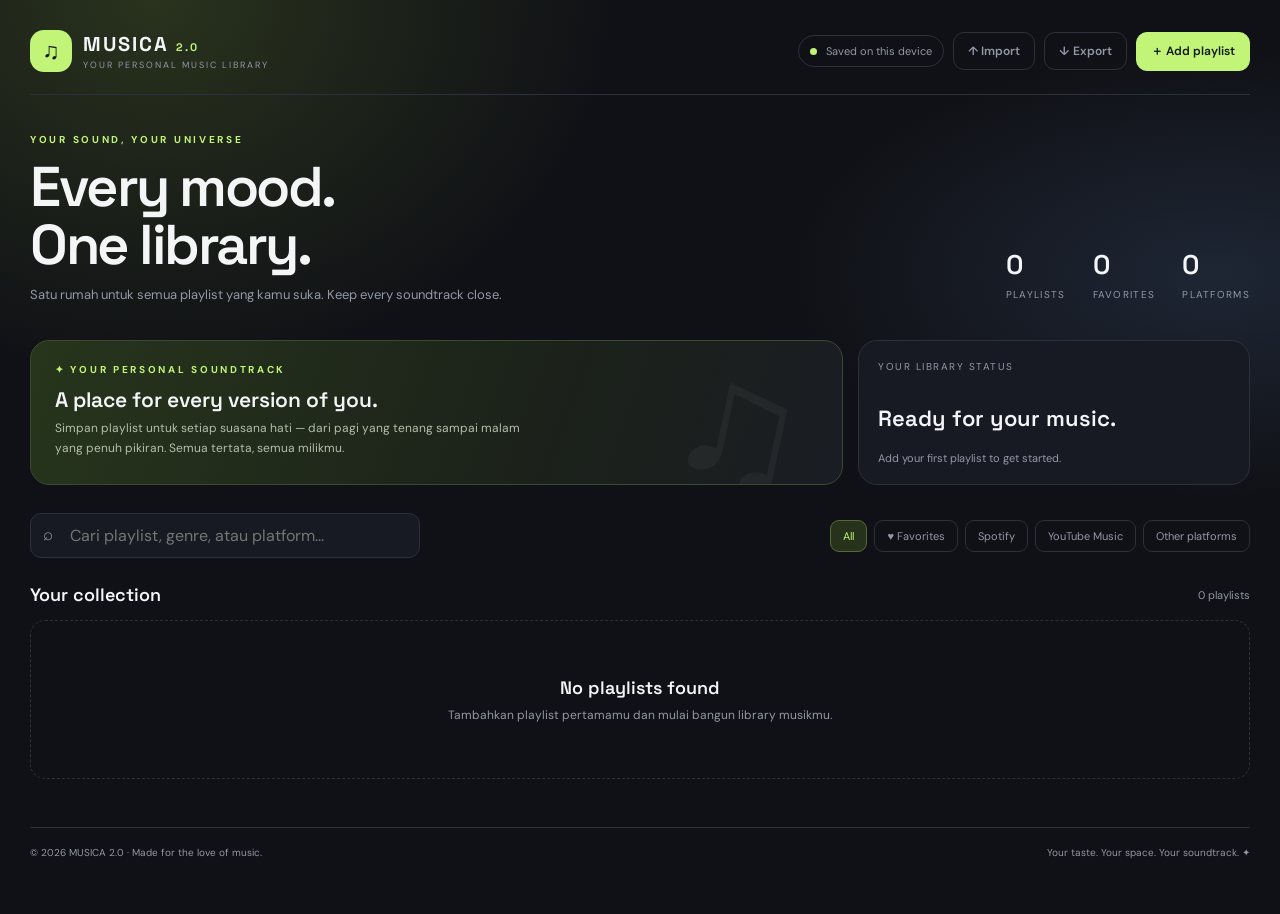
==== index.html @ 40cdc335 "Add files via upload" ====
<!DOCTYPE html>
<html lang="id">
<head>
<meta charset="UTF-8"><meta name="viewport" content="width=device-width, initial-scale=1">
<meta name="theme-color" content="#101116"><title>MUSICA 2.0 — Your Personal Music Library</title>
<link rel="preconnect" href="https://fonts.googleapis.com"><link rel="preconnect" href="https://fonts.gstatic.com" crossorigin>
<link href="https://fonts.googleapis.com/css2?family=DM+Sans:wght@400;500;600;700&family=Space+Grotesk:wght@400;500;600;700&display=swap" rel="stylesheet">
<style>
:root{--bg:#101116;--panel:#171a22;--panel2:#20242e;--line:#2b303c;--text:#f4f5f7;--muted:#9298a8;--accent:#c1f477;--accent2:#9bd34e;--pink:#f18da9;--shadow:0 22px 65px #0008}
*{box-sizing:border-box}body{margin:0;background:radial-gradient(ellipse at 12% 0%,#29331d 0,transparent 29%),radial-gradient(ellipse at 95% 30%,#1e2634 0,transparent 25%),var(--bg);color:var(--text);font-family:'DM Sans',sans-serif;min-height:100vh}button,input,select,textarea{font:inherit}button{cursor:pointer}
.app{max-width:1360px;margin:auto;padding:25px 30px 55px}.topbar{display:flex;align-items:center;justify-content:space-between;border-bottom:1px solid var(--line);padding:5px 0 22px;gap:20px}.brand{display:flex;align-items:center;gap:11px}.logo{width:42px;height:42px;border-radius:14px;background:var(--accent);color:#11160b;display:grid;place-items:center;font-size:23px;font-weight:700}.brand strong{font:700 20px 'Space Grotesk';letter-spacing:2px}.brand small{display:block;color:var(--muted);font-size:9px;letter-spacing:2px;margin-top:2px}.top-actions{display:flex;gap:9px;align-items:center}.sync-pill{color:var(--muted);font-size:11px;border:1px solid var(--line);border-radius:30px;padding:8px 11px}.sync-pill i{display:inline-block;width:7px;height:7px;background:var(--accent);border-radius:50%;margin-right:6px}
.btn{border:1px solid var(--line);background:var(--panel2);color:var(--text);border-radius:11px;padding:10px 14px;font-weight:600;font-size:12px;transition:.2s}.btn:hover{border-color:#66734f;transform:translateY(-1px)}.btn.primary{background:var(--accent);color:#14190e;border-color:var(--accent)}.btn.ghost{background:transparent;color:var(--muted)}.btn.danger{color:var(--pink)}
.hero{display:flex;justify-content:space-between;align-items:end;gap:24px;padding:38px 0 27px}.eyebrow{color:var(--accent);font-size:10px;letter-spacing:2.7px;text-transform:uppercase;font-weight:700}.hero h1{font:600 clamp(34px,5vw,56px)/1.04 'Space Grotesk';letter-spacing:-2.5px;margin:12px 0}.hero p{color:var(--muted);font-size:13px;margin:0}.hero-stats{display:flex;gap:27px}.stat strong{display:block;font:600 27px 'Space Grotesk'}.stat span{font-size:10px;color:var(--muted);letter-spacing:1.3px;text-transform:uppercase}
.featured{display:grid;grid-template-columns:1.35fr .65fr;gap:15px;margin:10px 0 28px}.welcome-card{border:1px solid #3b4930;border-radius:19px;padding:22px 24px;background:linear-gradient(110deg,#27351c,#1b211a 65%,#1a1d24);position:relative;overflow:hidden;min-height:145px}.welcome-card:after{content:"♫";position:absolute;right:35px;top:-30px;font:180px 'Space Grotesk';color:#ffffff0b;transform:rotate(12deg)}.welcome-card h2{font:600 21px 'Space Grotesk';margin:10px 0 6px}.welcome-card p{font-size:12px;color:#b5bea9;margin:0;max-width:470px;line-height:1.6}.mini-card{border:1px solid var(--line);background:var(--panel);border-radius:19px;padding:19px;display:flex;flex-direction:column;justify-content:space-between}.mini-label{font-size:10px;color:var(--muted);letter-spacing:1.5px;text-transform:uppercase}.mini-card strong{font:600 22px 'Space Grotesk';margin-top:12px}.mini-card small{color:var(--muted);font-size:11px}
.toolbar{display:flex;justify-content:space-between;align-items:center;gap:12px;flex-wrap:wrap;margin:17px 0}.searchbox{position:relative;flex:1;max-width:390px;min-width:210px}.searchbox span{position:absolute;left:13px;top:10px;color:var(--muted);font-size:17px}.searchbox input{width:100%;padding:11px 13px 11px 39px;background:var(--panel);border:1px solid var(--line);border-radius:11px;color:var(--text);outline:none}.searchbox input:focus,.field input:focus,.field select:focus{border-color:var(--accent2)}.filters{display:flex;gap:7px;overflow:auto}.filter{white-space:nowrap;background:transparent;border:1px solid var(--line);border-radius:9px;padding:8px 12px;color:var(--muted);font-size:11px}.filter.active,.filter:hover{background:#26321c;border-color:#526a35;color:var(--accent)}
.section-head{display:flex;justify-content:space-between;align-items:center;margin:25px 0 14px}.section-head h2{font:600 18px 'Space Grotesk';margin:0}.section-head span{font-size:11px;color:var(--muted)}
.grid{display:grid;grid-template-columns:repeat(4,minmax(0,1fr));gap:15px}.card{background:var(--panel);border:1px solid var(--line);border-radius:16px;padding:11px;min-width:0;transition:.2s}.card:hover{transform:translateY(-3px);border-color:#59634a;box-shadow:var(--shadow)}.cover{height:166px;border-radius:10px;position:relative;overflow:hidden;display:grid;place-items:center;background:linear-gradient(135deg,#44552f,#202b25)}.cover img{width:100%;height:100%;object-fit:cover}.cover-letter{font:600 38px 'Space Grotesk';color:#ffffffa8;letter-spacing:-2px}.platform{position:absolute;top:9px;left:9px;background:#101116d9;border:1px solid #ffffff24;border-radius:7px;padding:5px 8px;font-size:9px}.heart{position:absolute;right:8px;top:8px;width:29px;height:29px;border:1px solid #ffffff2c;background:#101116bb;color:white;border-radius:50%;font-size:15px}.heart.on{color:var(--pink)}.card-info{padding:12px 2px 2px}.card-title{font:600 15px 'Space Grotesk';white-space:nowrap;overflow:hidden;text-overflow:ellipsis}.card-note{font-size:10px;color:var(--muted);margin-top:5px;white-space:nowrap;overflow:hidden;text-overflow:ellipsis}.card-bottom{display:flex;align-items:center;justify-content:space-between;margin-top:13px;gap:6px}.genre{font-size:9px;background:#27321e;color:var(--accent);padding:6px 8px;border-radius:7px;white-space:nowrap}.card-actions{display:flex;align-items:center;gap:5px}.tiny{width:27px;height:27px;border:1px solid var(--line);background:var(--panel2);color:var(--muted);border-radius:7px}.tiny:hover{color:white}.play{border:0;background:var(--accent);color:#151a0f;border-radius:8px;padding:7px 9px;font-size:10px;font-weight:700}.empty{grid-column:1/-1;border:1px dashed var(--line);border-radius:15px;text-align:center;padding:55px 15px;color:var(--muted);font-size:12px}.empty strong{display:block;color:var(--text);font:600 18px 'Space Grotesk';margin-bottom:8px}
.player{display:none;margin-top:28px;border:1px solid var(--line);background:var(--panel);border-radius:18px;padding:17px}.player.show{display:block}.player-head{display:flex;justify-content:space-between;align-items:center;margin-bottom:12px}.player-head strong{font:600 16px 'Space Grotesk'}.player-head span{font-size:10px;color:var(--muted)}.embed-wrap{border-radius:12px;overflow:hidden;background:#0c0d10;min-height:80px}.embed-wrap iframe{display:block;width:100%;border:0;min-height:166px}.player-hint{color:var(--muted);font-size:10px;line-height:1.5;margin:10px 2px 0}
footer{border-top:1px solid var(--line);margin-top:48px;padding-top:18px;display:flex;justify-content:space-between;gap:10px;color:var(--muted);font-size:10px}
.backdrop{position:fixed;inset:0;background:#000b;display:none;place-items:center;padding:16px;z-index:10}.backdrop.show{display:grid}.modal{width:min(100%,510px);max-height:92vh;overflow:auto;background:#191c25;border:1px solid var(--line);border-radius:19px;padding:22px;box-shadow:var(--shadow)}.modal-head{display:flex;justify-content:space-between;align-items:center;margin-bottom:17px}.modal h3{font:600 21px 'Space Grotesk';margin:0}.close{background:none;border:0;color:var(--muted);font-size:24px}.field{margin:12px 0}.field label{display:block;font-size:9px;letter-spacing:1px;color:var(--muted);margin-bottom:6px}.field input,.field select{width:100%;padding:11px 12px;background:var(--bg);border:1px solid var(--line);border-radius:9px;color:var(--text);outline:none;font-size:12px}.row2{display:grid;grid-template-columns:1fr 1fr;gap:11px}.modal-actions{display:flex;justify-content:flex-end;gap:8px;margin-top:19px}.hint{font-size:10px;color:var(--muted);line-height:1.5;margin-top:6px}
.toast{position:fixed;bottom:20px;left:50%;transform:translate(-50%,20px);opacity:0;pointer-events:none;background:var(--accent);color:#15190f;padding:11px 16px;border-radius:9px;font-size:11px;font-weight:700;transition:.2s;z-index:20}.toast.show{opacity:1;transform:translate(-50%,0)}
@media(max-width:1000px){.grid{grid-template-columns:repeat(3,minmax(0,1fr))}}@media(max-width:700px){.app{padding:18px 15px 40px}.hero{display:block;padding-top:30px}.hero-stats{margin-top:23px}.featured{grid-template-columns:1fr}.mini-card{min-height:100px}.grid{grid-template-columns:repeat(2,minmax(0,1fr));gap:10px}.cover{height:140px}.sync-pill{display:none}.toolbar{align-items:stretch}.searchbox{max-width:none}.filters{padding-bottom:3px}.topbar{padding-bottom:16px}.top-actions .btn{padding:9px 10px}footer{flex-direction:column}}@media(max-width:390px){.cover{height:120px}.card{padding:8px}.card-title{font-size:13px}.card-actions{gap:3px}}
</style>
</head>
<body>
<div class="app">
<header class="topbar">
  <div class="brand"><div class="logo">♫</div><div><strong>MUSICA <span style="color:var(--accent);font-size:11px">2.0</span></strong><small>YOUR PERSONAL MUSIC LIBRARY</small></div></div>
  <div class="top-actions"><span class="sync-pill"><i></i> Saved on this device</span><button class="btn ghost" id="importBtn">↑ Import</button><button class="btn ghost" id="exportBtn">↓ Export</button><button class="btn primary" id="addBtn">＋ Add playlist</button><input id="fileInput" type="file" accept=".json,application/json" hidden></div>
</header>
<section class="hero">
  <div><div class="eyebrow">Your sound, your universe</div><h1>Every mood.<br>One library.</h1><p>Satu rumah untuk semua playlist yang kamu suka. Keep every soundtrack close.</p></div>
  <div class="hero-stats"><div class="stat"><strong id="total">0</strong><span>Playlists</span></div><div class="stat"><strong id="favs">0</strong><span>Favorites</span></div><div class="stat"><strong id="platforms">0</strong><span>Platforms</span></div></div>
</section>
<section class="featured">
  <div class="welcome-card"><div class="eyebrow">✦ YOUR PERSONAL SOUNDTRACK</div><h2>A place for every version of you.</h2><p>Simpan playlist untuk setiap suasana hati — dari pagi yang tenang sampai malam yang penuh pikiran. Semua tertata, semua milikmu.</p></div>
  <div class="mini-card"><span class="mini-label">YOUR LIBRARY STATUS</span><strong id="statusText">Ready for your music.</strong><small id="statusSub">Add your first playlist to get started.</small></div>
</section>
<div class="toolbar"><div class="searchbox"><span>⌕</span><input id="search" placeholder="Cari playlist, genre, atau platform..."></div><div class="filters" id="filters"><button class="filter active" data-filter="all">All</button><button class="filter" data-filter="favorite">♥ Favorites</button><button class="filter" data-filter="Spotify">Spotify</button><button class="filter" data-filter="YouTube Music">YouTube Music</button><button class="filter" data-filter="other">Other platforms</button></div></div>
<div class="section-head"><h2 id="sectionTitle">Your collection</h2><span id="countLabel">0 playlists</span></div>
<main class="grid" id="grid"></main>
<section class="player" id="player"><div class="player-head"><div><strong id="playerTitle">Now playing</strong><br><span id="playerPlatform">Embedded player</span></div><button class="btn ghost" id="closePlayer">Close player ×</button></div><div class="embed-wrap" id="embed"></div><p class="player-hint">Player ditampilkan melalui layanan resmi platform. Beberapa playlist mungkin tidak mendukung embed atau meminta kamu membuka aplikasi/platform aslinya.</p></section>
<footer><span>© 2026 MUSICA 2.0 · Made for the love of music.</span><span>Your taste. Your space. Your soundtrack. ✦</span></footer>
</div>

<div class="backdrop" id="backdrop"><form class="modal" id="form">
<div class="modal-head"><h3 id="modalTitle">Add a playlist</h3><button class="close" type="button" id="close">×</button></div>
<input id="itemId" type="hidden">
<div class="field"><label>PLAYLIST NAME *</label><input id="name" required maxlength="70" placeholder="e.g. Songs for slow nights"></div>
<div class="row2"><div class="field"><label>PLATFORM *</label><select id="platform"><option>Spotify</option><option>YouTube Music</option><option>YouTube</option><option>Apple Music</option><option>SoundCloud</option><option>Deezer</option><option>Other</option></select></div><div class="field"><label>GENRE / MOOD</label><input id="genre" maxlength="30" placeholder="Indie, chill, focus..."></div></div>
<div class="field"><label>PLAYLIST URL *</label><input id="url" type="url" required placeholder="https://..."><div class="hint">Paste link playlist dari platform pilihanmu. MUSICA akan mencoba menampilkan embedded player jika didukung.</div></div>
<div class="field"><label>COVER IMAGE URL (OPTIONAL)</label><input id="cover" type="url" placeholder="https://..."></div>
<div class="field"><label>PERSONAL NOTE (OPTIONAL)</label><input id="note" maxlength="100" placeholder="A little soundtrack for rainy days..."></div>
<div class="modal-actions"><button class="btn ghost" type="button" id="cancel">Cancel</button><button class="btn primary" type="submit">Save playlist</button></div>
</form></div>
<div class="toast" id="toast"></div>
<script>
const KEY='musica-v2-library';
let items=read(), filter='all';
const $=id=>document.getElementById(id);
function read(){try{return JSON.parse(localStorage.getItem(KEY)||'[]')}catch{return []}}
function persist(){localStorage.setItem(KEY,JSON.stringify(items));stats()}
function esc(s=''){return String(s).replace(/[&<>"']/g,c=>({'&':'&amp;','<':'&lt;','>':'&gt;','"':'&quot;',"'":'&#39;'}[c]))}
function initials(s){return esc(s.split(/\s+/).slice(0,2).map(x=>x[0]||'').join('').toUpperCase())}
function stats(){$('total').textContent=items.length;$('favs').textContent=items.filter(x=>x.favorite).length;$('platforms').textContent=new Set(items.map(x=>x.platform)).size;$('statusText').textContent=items.length?`${items.length} playlists collected`:'Ready for your music.';$('statusSub').textContent=items.length?'Your music universe is growing.':'Add your first playlist to get started.'}
function render(){
 const q=$('search').value.toLowerCase().trim();
 const list=items.filter(p=>{
  const matches=[p.name,p.genre,p.platform,p.note].join(' ').toLowerCase().includes(q);
  const platformMatch=filter==='all'||(filter==='favorite'?p.favorite:filter==='other'? !['Spotify','YouTube Music'].includes(p.platform):p.platform===filter);
  return matches&&platformMatch;
 });
 $('sectionTitle').textContent=filter==='favorite'?'Your favorites':filter==='all'?'Your collection':filter==='other'?'Other platforms':filter;
 $('countLabel').textContent=`${list.length} ${list.length===1?'playlist':'playlists'}`;
 $('grid').innerHTML=list.length?list.map(p=>`<article class="card">
 <div class="cover">${p.cover?`<img src="${esc(p.cover)}" alt="" onerror="this.remove()">`:`<div class="cover-letter">${initials(p.name)}</div>`}<span class="platform">${esc(p.platform)}</span><button class="heart ${p.favorite?'on':''}" data-action="fav" data-id="${p.id}">${p.favorite?'♥':'♡'}</button></div>
 <div class="card-info"><div class="card-title" title="${esc(p.name)}">${esc(p.name)}</div><div class="card-note">${esc(p.note||p.genre||'Your personal soundtrack')}</div>
 <div class="card-bottom"><span class="genre">${esc(p.genre||'Unsorted')}</span><div class="card-actions"><button class="tiny" title="Edit" data-action="edit" data-id="${p.id}">✎</button><button class="tiny" title="Delete" data-action="delete" data-id="${p.id}">⌫</button><button class="play" data-action="play" data-id="${p.id}">PLAY ▶</button></div></div></div></article>`).join(''):`<div class="empty"><strong>No playlists found</strong>${q?'Coba kata kunci lain.':'Tambahkan playlist pertamamu dan mulai bangun library musikmu.'}</div>`;
 stats();
}
function modal(p=null){$('form').reset();$('itemId').value=p?.id||'';$('modalTitle').textContent=p?'Edit playlist':'Add a playlist';if(p){$('name').value=p.name;$('platform').value=p.platform;$('genre').value=p.genre||'';$('url').value=p.url;$('cover').value=p.cover||'';$('note').value=p.note||''}$('backdrop').classList.add('show');$('name').focus()}
function closeModal(){$('backdrop').classList.remove('show')}
function toast(s){$('toast').textContent=s;$('toast').classList.add('show');setTimeout(()=>$('toast').classList.remove('show'),2200)}
function validUrl(raw){try{const u=new URL(raw);return ['http:','https:'].includes(u.protocol)?u:null}catch{return null}}
function embedFor(p){
 const u=validUrl(p.url);if(!u)return null;const host=u.hostname.replace(/^www\./,'');
 if(host==='open.spotify.com'||host==='play.spotify.com'){const path=u.pathname.replace(/^\/embed/,'');return `https://open.spotify.com/embed${path}${u.search}`}
 if(host==='music.youtube.com'||host==='youtube.com'||host==='m.youtube.com'||host==='youtu.be'){
   const list=u.searchParams.get('list');const video=u.searchParams.get('v')||(host==='youtu.be'?u.pathname.slice(1):'');
   if(list)return `https://www.youtube.com/embed/videoseries?list=${encodeURIComponent(list)}`;
   if(video)return `https://www.youtube.com/embed/${encodeURIComponent(video)}`;
 }
 if(host==='music.apple.com'){return `https://embed.music.apple.com${u.pathname}${u.search}`}
 if(host==='soundcloud.com'||host==='m.soundcloud.com')return `https://w.soundcloud.com/player/?url=${encodeURIComponent(u.href)}&color=%23c1f477&auto_play=false&hide_related=true&show_comments=false&show_user=true&show_reposts=false&visual=true`;
 return null;
}
function play(p){
 const src=embedFor(p);$('playerTitle').textContent=p.name;$('playerPlatform').textContent=p.platform;
 $('embed').innerHTML=src?`<iframe src="${esc(src)}" allow="autoplay; clipboard-write; encrypted-media; fullscreen; picture-in-picture" loading="lazy" referrerpolicy="strict-origin-when-cross-origin" title="${esc(p.name)}"></iframe>`:`<div style="padding:28px;text-align:center;color:#aab0bd;font-size:12px">Embedded player belum tersedia untuk link ini.<br><a href="${esc(p.url)}" target="_blank" rel="noopener" style="display:inline-block;margin-top:12px;color:#c1f477">Open on ${esc(p.platform)} ↗</a></div>`;
 $('player').classList.add('show');$('player').scrollIntoView({behavior:'smooth',block:'nearest'});
}
$('addBtn').onclick=()=>modal();$('close').onclick=closeModal;$('cancel').onclick=closeModal;$('backdrop').onclick=e=>{if(e.target===$('backdrop'))closeModal()};
$('search').addEventListener('input',render);$('filters').onclick=e=>{const b=e.target.closest('[data-filter]');if(!b)return;filter=b.dataset.filter;document.querySelectorAll('.filter').forEach(x=>x.classList.toggle('active',x===b));render()};
$('grid').onclick=e=>{const b=e.target.closest('[data-action]');if(!b)return;const p=items.find(x=>x.id===b.dataset.id);if(!p)return;
 if(b.dataset.action==='fav'){p.favorite=!p.favorite;persist();render()}
 if(b.dataset.action==='edit')modal(p);
 if(b.dataset.action==='delete'&&confirm(`Hapus "${p.name}" dari library?`)){items=items.filter(x=>x.id!==p.id);persist();render();toast('Playlist deleted')}
 if(b.dataset.action==='play')play(p);
};
$('form').onsubmit=e=>{e.preventDefault();const url=$('url').value.trim();if(!validUrl(url)){toast('Masukkan URL playlist yang valid.');return}
 const id=$('itemId').value;const old=items.find(x=>x.id===id);const p={id:id||'m'+Date.now(),name:$('name').value.trim(),platform:$('platform').value,genre:$('genre').value.trim(),url,cover:$('cover').value.trim(),note:$('note').value.trim(),favorite:old?.favorite||false};
 if(id)items=items.map(x=>x.id===id?p:x);else items.unshift(p);persist();render();closeModal();toast(id?'Playlist updated!':'Playlist added!')};
$('closePlayer').onclick=()=>{$('embed').innerHTML='';$('player').classList.remove('show')};
$('exportBtn').onclick=()=>{const blob=new Blob([JSON.stringify({app:'MUSICA',version:2,exportedAt:new Date().toISOString(),playlists:items},null,2)],{type:'application/json'});const a=document.createElement('a');a.href=URL.createObjectURL(blob);a.download='musica-backup.json';a.click();URL.revokeObjectURL(a.href);toast('Backup exported!')};
$('importBtn').onclick=()=>$('fileInput').click();
$('fileInput').onchange=async e=>{const file=e.target.files[0];if(!file)return;try{const data=JSON.parse(await file.text());const incoming=Array.isArray(data)?data:data.playlists;if(!Array.isArray(incoming))throw Error('invalid');if(!confirm(`Import ${incoming.length} playlist? Data library saat ini akan diganti.`))return;items=incoming.filter(p=>p&&p.name&&p.url&&validUrl(p.url)).map(p=>({id:String(p.id||'m'+Math.random().toString(36).slice(2)),name:String(p.name),platform:String(p.platform||'Other'),genre:String(p.genre||''),url:String(p.url),cover:String(p.cover||''),note:String(p.note||''),favorite:Boolean(p.favorite)}));persist();render();toast('Backup imported!')}catch{toast('File backup tidak valid.')}e.target.value=''};
render();
</script>
</body></html>
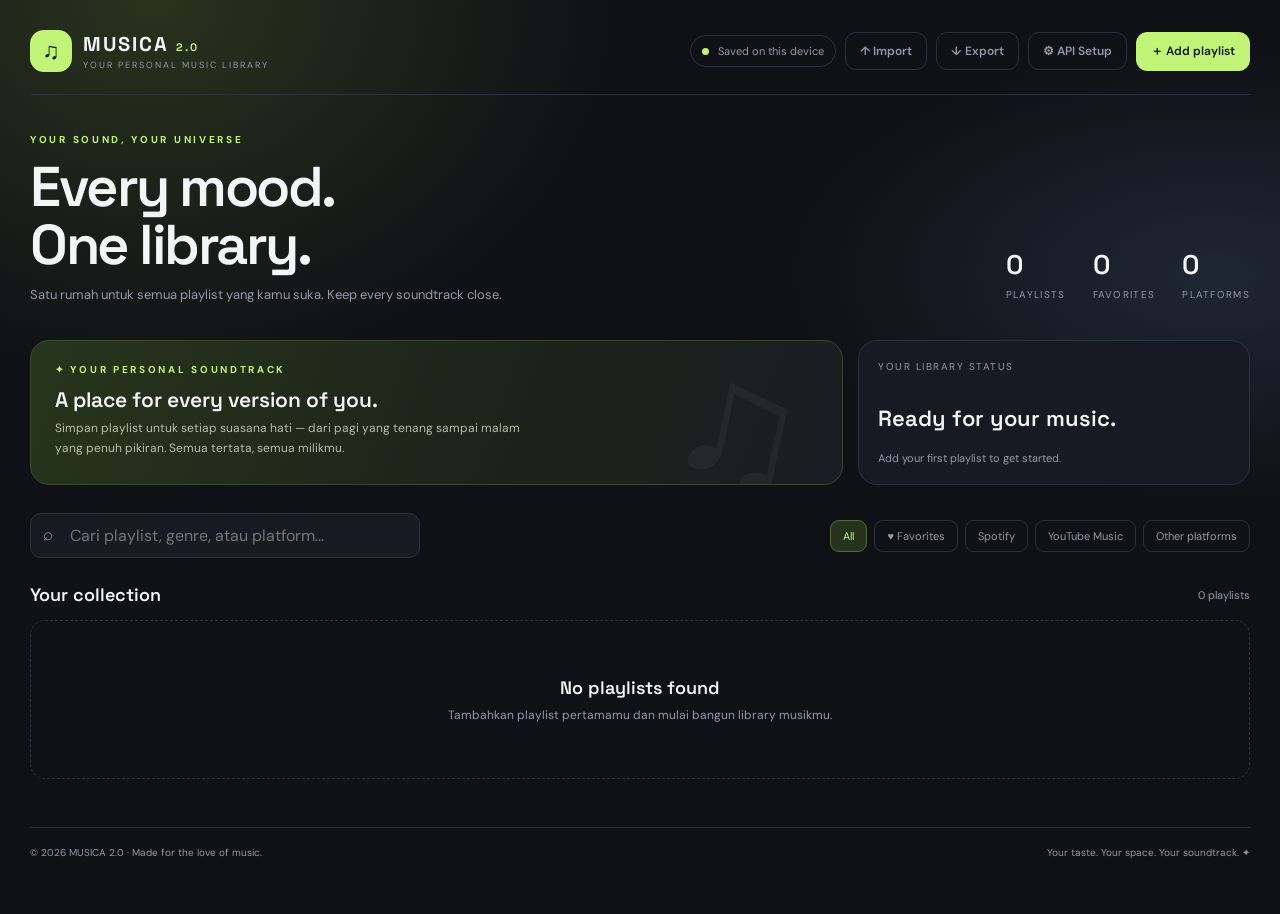
==== commit 1a48d04c: "Add files via upload" ====
--- a/index.html
+++ b/index.html
@@ -14,10 +14,10 @@
 .featured{display:grid;grid-template-columns:1.35fr .65fr;gap:15px;margin:10px 0 28px}.welcome-card{border:1px solid #3b4930;border-radius:19px;padding:22px 24px;background:linear-gradient(110deg,#27351c,#1b211a 65%,#1a1d24);position:relative;overflow:hidden;min-height:145px}.welcome-card:after{content:"♫";position:absolute;right:35px;top:-30px;font:180px 'Space Grotesk';color:#ffffff0b;transform:rotate(12deg)}.welcome-card h2{font:600 21px 'Space Grotesk';margin:10px 0 6px}.welcome-card p{font-size:12px;color:#b5bea9;margin:0;max-width:470px;line-height:1.6}.mini-card{border:1px solid var(--line);background:var(--panel);border-radius:19px;padding:19px;display:flex;flex-direction:column;justify-content:space-between}.mini-label{font-size:10px;color:var(--muted);letter-spacing:1.5px;text-transform:uppercase}.mini-card strong{font:600 22px 'Space Grotesk';margin-top:12px}.mini-card small{color:var(--muted);font-size:11px}
 .toolbar{display:flex;justify-content:space-between;align-items:center;gap:12px;flex-wrap:wrap;margin:17px 0}.searchbox{position:relative;flex:1;max-width:390px;min-width:210px}.searchbox span{position:absolute;left:13px;top:10px;color:var(--muted);font-size:17px}.searchbox input{width:100%;padding:11px 13px 11px 39px;background:var(--panel);border:1px solid var(--line);border-radius:11px;color:var(--text);outline:none}.searchbox input:focus,.field input:focus,.field select:focus{border-color:var(--accent2)}.filters{display:flex;gap:7px;overflow:auto}.filter{white-space:nowrap;background:transparent;border:1px solid var(--line);border-radius:9px;padding:8px 12px;color:var(--muted);font-size:11px}.filter.active,.filter:hover{background:#26321c;border-color:#526a35;color:var(--accent)}
 .section-head{display:flex;justify-content:space-between;align-items:center;margin:25px 0 14px}.section-head h2{font:600 18px 'Space Grotesk';margin:0}.section-head span{font-size:11px;color:var(--muted)}
-.grid{display:grid;grid-template-columns:repeat(4,minmax(0,1fr));gap:15px}.card{background:var(--panel);border:1px solid var(--line);border-radius:16px;padding:11px;min-width:0;transition:.2s}.card:hover{transform:translateY(-3px);border-color:#59634a;box-shadow:var(--shadow)}.cover{height:166px;border-radius:10px;position:relative;overflow:hidden;display:grid;place-items:center;background:linear-gradient(135deg,#44552f,#202b25)}.cover img{width:100%;height:100%;object-fit:cover}.cover-letter{font:600 38px 'Space Grotesk';color:#ffffffa8;letter-spacing:-2px}.platform{position:absolute;top:9px;left:9px;background:#101116d9;border:1px solid #ffffff24;border-radius:7px;padding:5px 8px;font-size:9px}.heart{position:absolute;right:8px;top:8px;width:29px;height:29px;border:1px solid #ffffff2c;background:#101116bb;color:white;border-radius:50%;font-size:15px}.heart.on{color:var(--pink)}.card-info{padding:12px 2px 2px}.card-title{font:600 15px 'Space Grotesk';white-space:nowrap;overflow:hidden;text-overflow:ellipsis}.card-note{font-size:10px;color:var(--muted);margin-top:5px;white-space:nowrap;overflow:hidden;text-overflow:ellipsis}.card-bottom{display:flex;align-items:center;justify-content:space-between;margin-top:13px;gap:6px}.genre{font-size:9px;background:#27321e;color:var(--accent);padding:6px 8px;border-radius:7px;white-space:nowrap}.card-actions{display:flex;align-items:center;gap:5px}.tiny{width:27px;height:27px;border:1px solid var(--line);background:var(--panel2);color:var(--muted);border-radius:7px}.tiny:hover{color:white}.play{border:0;background:var(--accent);color:#151a0f;border-radius:8px;padding:7px 9px;font-size:10px;font-weight:700}.empty{grid-column:1/-1;border:1px dashed var(--line);border-radius:15px;text-align:center;padding:55px 15px;color:var(--muted);font-size:12px}.empty strong{display:block;color:var(--text);font:600 18px 'Space Grotesk';margin-bottom:8px}
+.grid{display:grid;grid-template-columns:repeat(4,minmax(0,1fr));gap:15px}.card{background:var(--panel);border:1px solid var(--line);border-radius:16px;padding:11px;min-width:0;transition:.2s}.card:hover{transform:translateY(-3px);border-color:#59634a;box-shadow:var(--shadow)}.cover{height:166px;border-radius:10px;position:relative;overflow:hidden;display:grid;place-items:center;background:linear-gradient(135deg,#44552f,#202b25)}.cover img{width:100%;height:100%;object-fit:cover}.cover-letter{font:600 38px 'Space Grotesk';color:#ffffffa8;letter-spacing:-2px}.platform{position:absolute;top:9px;left:9px;background:#101116d9;border:1px solid #ffffff24;border-radius:7px;padding:5px 8px;font-size:9px}.heart{position:absolute;right:8px;top:8px;width:29px;height:29px;border:1px solid #ffffff2c;background:#101116bb;color:white;border-radius:50%;font-size:15px}.heart.on{color:var(--pink)}.card-info{padding:12px 2px 2px}.card-title{font:600 15px 'Space Grotesk';white-space:nowrap;overflow:hidden;text-overflow:ellipsis}.card-note{font-size:10px;color:var(--muted);margin-top:5px;white-space:nowrap;overflow:hidden;text-overflow:ellipsis}.card-bottom{display:flex;align-items:center;justify-content:space-between;margin-top:13px;gap:6px}.genre{font-size:9px;background:#27321e;color:var(--accent);padding:6px 8px;border-radius:7px;white-space:nowrap}.card-actions{display:flex;align-items:center;gap:5px}.tiny{width:27px;height:27px;border:1px solid var(--line);background:var(--panel2);color:var(--muted);border-radius:7px}.tiny:hover{color:white}.play{border:0;background:var(--accent);color:#151a0f;border-radius:8px;padding:7px 9px;font-size:10px;font-weight:700}.tracks-btn{border:1px solid #46513a;background:#26321e;color:var(--accent);border-radius:8px;padding:7px 9px;font-size:10px;font-weight:700;white-space:nowrap}.track-list{display:grid;gap:8px;margin-top:14px}.track-item{display:flex;align-items:center;gap:11px;padding:10px 12px;border:1px solid var(--line);background:var(--bg);border-radius:10px;font-size:12px}.track-number{color:var(--accent);font:600 11px 'Space Grotesk';min-width:20px}.track-main{min-width:0;flex:1}.track-title{font-weight:600}.track-artist{font-size:10px;color:var(--muted);margin-top:3px}.track-link{color:var(--accent);font-size:10px;text-decoration:none}.track-empty{color:var(--muted);font-size:12px;text-align:center;padding:25px 10px;border:1px dashed var(--line);border-radius:10px}.empty{grid-column:1/-1;border:1px dashed var(--line);border-radius:15px;text-align:center;padding:55px 15px;color:var(--muted);font-size:12px}.empty strong{display:block;color:var(--text);font:600 18px 'Space Grotesk';margin-bottom:8px}
 .player{display:none;margin-top:28px;border:1px solid var(--line);background:var(--panel);border-radius:18px;padding:17px}.player.show{display:block}.player-head{display:flex;justify-content:space-between;align-items:center;margin-bottom:12px}.player-head strong{font:600 16px 'Space Grotesk'}.player-head span{font-size:10px;color:var(--muted)}.embed-wrap{border-radius:12px;overflow:hidden;background:#0c0d10;min-height:80px}.embed-wrap iframe{display:block;width:100%;border:0;min-height:166px}.player-hint{color:var(--muted);font-size:10px;line-height:1.5;margin:10px 2px 0}
 footer{border-top:1px solid var(--line);margin-top:48px;padding-top:18px;display:flex;justify-content:space-between;gap:10px;color:var(--muted);font-size:10px}
-.backdrop{position:fixed;inset:0;background:#000b;display:none;place-items:center;padding:16px;z-index:10}.backdrop.show{display:grid}.modal{width:min(100%,510px);max-height:92vh;overflow:auto;background:#191c25;border:1px solid var(--line);border-radius:19px;padding:22px;box-shadow:var(--shadow)}.modal-head{display:flex;justify-content:space-between;align-items:center;margin-bottom:17px}.modal h3{font:600 21px 'Space Grotesk';margin:0}.close{background:none;border:0;color:var(--muted);font-size:24px}.field{margin:12px 0}.field label{display:block;font-size:9px;letter-spacing:1px;color:var(--muted);margin-bottom:6px}.field input,.field select{width:100%;padding:11px 12px;background:var(--bg);border:1px solid var(--line);border-radius:9px;color:var(--text);outline:none;font-size:12px}.row2{display:grid;grid-template-columns:1fr 1fr;gap:11px}.modal-actions{display:flex;justify-content:flex-end;gap:8px;margin-top:19px}.hint{font-size:10px;color:var(--muted);line-height:1.5;margin-top:6px}
+.backdrop{position:fixed;inset:0;background:#000b;display:none;place-items:center;padding:16px;z-index:10}.backdrop.show{display:grid}.modal{width:min(100%,510px);max-height:92vh;overflow:auto;background:#191c25;border:1px solid var(--line);border-radius:19px;padding:22px;box-shadow:var(--shadow)}.modal-head{display:flex;justify-content:space-between;align-items:center;margin-bottom:17px}.modal h3{font:600 21px 'Space Grotesk';margin:0}.close{background:none;border:0;color:var(--muted);font-size:24px}.field{margin:12px 0}.field label{display:block;font-size:9px;letter-spacing:1px;color:var(--muted);margin-bottom:6px}.field input,.field select,.field textarea{width:100%;padding:11px 12px;background:var(--bg);border:1px solid var(--line);border-radius:9px;color:var(--text);outline:none;font-size:12px}.field textarea{min-height:110px;resize:vertical;font-family:inherit;line-height:1.6}.row2{display:grid;grid-template-columns:1fr 1fr;gap:11px}.modal-actions{display:flex;justify-content:flex-end;gap:8px;margin-top:19px}.hint{font-size:10px;color:var(--muted);line-height:1.5;margin-top:6px}
 .toast{position:fixed;bottom:20px;left:50%;transform:translate(-50%,20px);opacity:0;pointer-events:none;background:var(--accent);color:#15190f;padding:11px 16px;border-radius:9px;font-size:11px;font-weight:700;transition:.2s;z-index:20}.toast.show{opacity:1;transform:translate(-50%,0)}
 @media(max-width:1000px){.grid{grid-template-columns:repeat(3,minmax(0,1fr))}}@media(max-width:700px){.app{padding:18px 15px 40px}.hero{display:block;padding-top:30px}.hero-stats{margin-top:23px}.featured{grid-template-columns:1fr}.mini-card{min-height:100px}.grid{grid-template-columns:repeat(2,minmax(0,1fr));gap:10px}.cover{height:140px}.sync-pill{display:none}.toolbar{align-items:stretch}.searchbox{max-width:none}.filters{padding-bottom:3px}.topbar{padding-bottom:16px}.top-actions .btn{padding:9px 10px}footer{flex-direction:column}}@media(max-width:390px){.cover{height:120px}.card{padding:8px}.card-title{font-size:13px}.card-actions{gap:3px}}
 </style>
@@ -26,7 +26,7 @@
 <div class="app">
 <header class="topbar">
   <div class="brand"><div class="logo">♫</div><div><strong>MUSICA <span style="color:var(--accent);font-size:11px">2.0</span></strong><small>YOUR PERSONAL MUSIC LIBRARY</small></div></div>
-  <div class="top-actions"><span class="sync-pill"><i></i> Saved on this device</span><button class="btn ghost" id="importBtn">↑ Import</button><button class="btn ghost" id="exportBtn">↓ Export</button><button class="btn primary" id="addBtn">＋ Add playlist</button><input id="fileInput" type="file" accept=".json,application/json" hidden></div>
+  <div class="top-actions"><span class="sync-pill"><i></i> Saved on this device</span><button class="btn ghost" id="importBtn">↑ Import</button><button class="btn ghost" id="exportBtn">↓ Export</button><button class="btn ghost" id="settingsBtn">⚙ API Setup</button><button class="btn primary" id="addBtn">＋ Add playlist</button><input id="fileInput" type="file" accept=".json,application/json" hidden></div>
 </header>
 <section class="hero">
   <div><div class="eyebrow">Your sound, your universe</div><h1>Every mood.<br>One library.</h1><p>Satu rumah untuk semua playlist yang kamu suka. Keep every soundtrack close.</p></div>
@@ -50,13 +50,32 @@
 <div class="row2"><div class="field"><label>PLATFORM *</label><select id="platform"><option>Spotify</option><option>YouTube Music</option><option>YouTube</option><option>Apple Music</option><option>SoundCloud</option><option>Deezer</option><option>Other</option></select></div><div class="field"><label>GENRE / MOOD</label><input id="genre" maxlength="30" placeholder="Indie, chill, focus..."></div></div>
 <div class="field"><label>PLAYLIST URL *</label><input id="url" type="url" required placeholder="https://..."><div class="hint">Paste link playlist dari platform pilihanmu. MUSICA akan mencoba menampilkan embedded player jika didukung.</div></div>
 <div class="field"><label>COVER IMAGE URL (OPTIONAL)</label><input id="cover" type="url" placeholder="https://..."></div>
-<div class="field"><label>PERSONAL NOTE (OPTIONAL)</label><input id="note" maxlength="100" placeholder="A little soundtrack for rainy days..."></div>
+<div class="field"><label>DAFTAR LAGU (OPSIONAL)</label><textarea id="tracks" placeholder="Masukkan satu judul lagu per baris&#10;Contoh:&#10;Sempurna — Andra and The Backbone&#10;Evaluasi — Hindia"></textarea><div class="hint">Untuk Spotify dan YouTube Music, daftar lagu akan diambil otomatis jika API sudah diatur. Isi manual hanya sebagai alternatif.</div></div>
+ <div class="field"><label>PERSONAL NOTE (OPTIONAL)</label><input id="note" maxlength="100" placeholder="A little soundtrack for rainy days..."></div>
 <div class="modal-actions"><button class="btn ghost" type="button" id="cancel">Cancel</button><button class="btn primary" type="submit">Save playlist</button></div>
 </form></div>
+<div class="backdrop" id="tracksBackdrop"><section class="modal" role="dialog" aria-modal="true" aria-labelledby="tracksTitle">
+ <div class="modal-head"><div><h3 id="tracksTitle">Daftar lagu</h3><div class="hint" id="tracksSubtitle"></div></div><button class="close" type="button" id="closeTracks">×</button></div>
+ <div class="track-list" id="tracksList"></div><p class="hint">Metadata lagu ditampilkan dari API resmi platform. Spotify membatasi akses playlist tertentu hanya untuk pemilik atau kolaborator playlist.</p>
+ <div class="modal-actions"><button class="btn ghost" type="button" id="refreshTracks">↻ Refresh daftar lagu</button><button class="btn ghost" type="button" id="closeTracksBottom">Tutup</button></div>
+ </section></div>
+<div class="backdrop" id="settingsBackdrop"><section class="modal" role="dialog" aria-modal="true" aria-labelledby="settingsTitle">
+ <div class="modal-head"><h3 id="settingsTitle">Pengaturan API</h3><button class="close" type="button" id="closeSettings">×</button></div>
+ <div class="field"><label>SPOTIFY CLIENT ID</label><input id="spotifyClientId" autocomplete="off" placeholder="Masukkan Client ID Spotify"></div>
+ <div class="hint">Buat aplikasi di Spotify Developer Dashboard, aktifkan Authorization Code with PKCE, lalu daftarkan Redirect URI berikut secara persis:</div>
+ <div class="field"><input id="redirectUriDisplay" readonly></div>
+ <div class="field"><label>YOUTUBE DATA API KEY</label><input id="youtubeApiKey" autocomplete="off" placeholder="Masukkan API key Google"></div>
+ <div class="hint">API key YouTube sebaiknya dibatasi berdasarkan HTTP referrer dan YouTube Data API v3. Jangan masukkan Spotify Client Secret di sini.</div>
+ <div class="modal-actions"><button class="btn ghost" type="button" id="connectSpotify">Hubungkan Spotify</button><button class="btn ghost" type="button" id="disconnectSpotify">Putuskan Spotify</button><button class="btn ghost" type="button" id="cancelSettings">Batal</button><button class="btn primary" type="button" id="saveSettings">Simpan pengaturan</button></div>
+ </section></div>
 <div class="toast" id="toast"></div>
 <script>
-const KEY='musica-v2-library';
-let items=read(), filter='all';
+const KEY='musica-v2-library', SETTINGS='musica-v2-api-settings', SPOTIFY_TOKEN='musica-v2-spotify-token';
+let items=read(), filter='all', activeTracksId=null;
+let apiSettings=readSettings();
+function readSettings(){try{return JSON.parse(localStorage.getItem(SETTINGS)||'{}')}catch{return {}}}
+function saveApiSettings(){localStorage.setItem(SETTINGS,JSON.stringify(apiSettings))}
+function redirectUri(){return location.origin==='null'?'':location.origin+location.pathname}
 const $=id=>document.getElementById(id);
 function read(){try{return JSON.parse(localStorage.getItem(KEY)||'[]')}catch{return []}}
 function persist(){localStorage.setItem(KEY,JSON.stringify(items));stats()}
@@ -75,10 +94,10 @@
  $('grid').innerHTML=list.length?list.map(p=>`<article class="card">
  <div class="cover">${p.cover?`<img src="${esc(p.cover)}" alt="" onerror="this.remove()">`:`<div class="cover-letter">${initials(p.name)}</div>`}<span class="platform">${esc(p.platform)}</span><button class="heart ${p.favorite?'on':''}" data-action="fav" data-id="${p.id}">${p.favorite?'♥':'♡'}</button></div>
  <div class="card-info"><div class="card-title" title="${esc(p.name)}">${esc(p.name)}</div><div class="card-note">${esc(p.note||p.genre||'Your personal soundtrack')}</div>
- <div class="card-bottom"><span class="genre">${esc(p.genre||'Unsorted')}</span><div class="card-actions"><button class="tiny" title="Edit" data-action="edit" data-id="${p.id}">✎</button><button class="tiny" title="Delete" data-action="delete" data-id="${p.id}">⌫</button><button class="play" data-action="play" data-id="${p.id}">PLAY ▶</button></div></div></div></article>`).join(''):`<div class="empty"><strong>No playlists found</strong>${q?'Coba kata kunci lain.':'Tambahkan playlist pertamamu dan mulai bangun library musikmu.'}</div>`;
+ <div class="card-bottom"><span class="genre">${esc(p.genre||'Unsorted')}</span><div class="card-actions"><button class="tiny" title="Edit" data-action="edit" data-id="${p.id}">✎</button><button class="tiny" title="Delete" data-action="delete" data-id="${p.id}">⌫</button><button class="tracks-btn" data-action="tracks" data-id="${p.id}">TRACKS ☷</button><button class="play" data-action="play" data-id="${p.id}">PLAY ▶</button></div></div></div></article>`).join(''):`<div class="empty"><strong>No playlists found</strong>${q?'Coba kata kunci lain.':'Tambahkan playlist pertamamu dan mulai bangun library musikmu.'}</div>`;
  stats();
 }
-function modal(p=null){$('form').reset();$('itemId').value=p?.id||'';$('modalTitle').textContent=p?'Edit playlist':'Add a playlist';if(p){$('name').value=p.name;$('platform').value=p.platform;$('genre').value=p.genre||'';$('url').value=p.url;$('cover').value=p.cover||'';$('note').value=p.note||''}$('backdrop').classList.add('show');$('name').focus()}
+function modal(p=null){$('form').reset();$('itemId').value=p?.id||'';$('modalTitle').textContent=p?'Edit playlist':'Add a playlist';if(p){$('name').value=p.name;$('platform').value=p.platform;$('genre').value=p.genre||'';$('url').value=p.url;$('cover').value=p.cover||'';$('note').value=p.note||'';$('tracks').value=Array.isArray(p.tracks)?p.tracks.map(t=>typeof t==='string'?t:[t.title,t.artist].filter(Boolean).join(' — ')).join('\n'):''}$('backdrop').classList.add('show');$('name').focus()}
 function closeModal(){$('backdrop').classList.remove('show')}
 function toast(s){$('toast').textContent=s;$('toast').classList.add('show');setTimeout(()=>$('toast').classList.remove('show'),2200)}
 function validUrl(raw){try{const u=new URL(raw);return ['http:','https:'].includes(u.protocol)?u:null}catch{return null}}
@@ -94,6 +113,43 @@
  if(host==='soundcloud.com'||host==='m.soundcloud.com')return `https://w.soundcloud.com/player/?url=${encodeURIComponent(u.href)}&color=%23c1f477&auto_play=false&hide_related=true&show_comments=false&show_user=true&show_reposts=false&visual=true`;
  return null;
 }
+function normalizeTrack(t){return typeof t==='string'?{title:t,artist:'',url:''}:{title:String(t.title||'Unknown track'),artist:String(t.artist||''),url:String(t.url||'')}}
+function renderTracks(p){
+ const tracks=Array.isArray(p.tracks)?p.tracks.map(normalizeTrack):[];
+ $('tracksSubtitle').textContent=`${tracks.length} ${tracks.length===1?'lagu':'lagu'} · ${p.platform}`;
+ $('tracksList').innerHTML=tracks.length?tracks.map((raw,i)=>{const t=normalizeTrack(raw);return `<div class="track-item"><span class="track-number">${String(i+1).padStart(2,'0')}</span><div class="track-main"><div class="track-title">${esc(t.title)}</div>${t.artist?`<div class="track-artist">${esc(t.artist)}</div>`:''}</div>${t.url?`<a class="track-link" href="${esc(t.url)}" target="_blank" rel="noopener">Open ↗</a>`:''}</div>`}).join(''):'<div class="track-empty">Daftar lagu belum tersedia. Periksa pengaturan API, lalu tekan Refresh daftar lagu.</div>';
+}
+async function showTracks(p){activeTracksId=p.id;$('tracksTitle').textContent=p.name;renderTracks(p);$('tracksBackdrop').classList.add('show');if(!Array.isArray(p.tracks)||!p.tracks.length)await syncPlaylistTracks(p,false)}
+function closeTracks(){$('tracksBackdrop').classList.remove('show')}
+function parseSpotifyPlaylistId(raw){try{const u=new URL(raw);if(!u.hostname.endsWith('spotify.com'))return null;const m=u.pathname.match(/\/playlist\/([A-Za-z0-9]+)/);return m?m[1]:null}catch{return null}}
+function parseYouTubePlaylistId(raw){try{const u=new URL(raw);if(!['youtube.com','www.youtube.com','music.youtube.com','m.youtube.com'].includes(u.hostname)&&!u.hostname.endsWith('.youtube.com'))return null;return u.searchParams.get('list')}catch{return null}}
+function base64url(bytes){return btoa(String.fromCharCode(...new Uint8Array(bytes))).replace(/\+/g,'-').replace(/\//g,'_').replace(/=+$/,'')}
+async function sha256(text){return await crypto.subtle.digest('SHA-256',new TextEncoder().encode(text))}
+function randomString(n=64){const a=new Uint8Array(n);crypto.getRandomValues(a);return Array.from(a,b=>('0'+b.toString(16)).slice(-2)).join('')}
+function readSpotifyToken(){try{return JSON.parse(localStorage.getItem(SPOTIFY_TOKEN)||'null')}catch{return null}}
+function storeSpotifyToken(t){localStorage.setItem(SPOTIFY_TOKEN,JSON.stringify(t))}
+async function spotifyLogin(){
+ if(!apiSettings.spotifyClientId){toast('Isi Spotify Client ID di API Setup.');return}
+ const uri=redirectUri();if(!uri){toast('Buka MUSICA melalui localhost atau HTTPS, bukan file://');return}
+ const verifier=randomString(48),state=randomString(16),challenge=base64url(await sha256(verifier));
+ localStorage.setItem('musica-pkce-verifier',verifier);localStorage.setItem('musica-pkce-state',state);
+ const params=new URLSearchParams({client_id:apiSettings.spotifyClientId,response_type:'code',redirect_uri:uri,code_challenge_method:'S256',code_challenge:challenge,state,scope:'playlist-read-private playlist-read-collaborative'});
+ location.href='https://accounts.spotify.com/authorize?'+params.toString();
+}
+async function spotifyTokenFromCode(){
+ const params=new URLSearchParams(location.search),code=params.get('code');if(!code)return;
+ const state=params.get('state'),expected=localStorage.getItem('musica-pkce-state'),verifier=localStorage.getItem('musica-pkce-verifier');
+ if(!state||state!==expected||!verifier){toast('Autentikasi Spotify gagal: state tidak cocok.');history.replaceState({},'',location.pathname);return}
+ try{const body=new URLSearchParams({client_id:apiSettings.spotifyClientId,grant_type:'authorization_code',code,redirect_uri:redirectUri(),code_verifier:verifier});const r=await fetch('https://accounts.spotify.com/api/token',{method:'POST',headers:{'Content-Type':'application/x-www-form-urlencoded'},body});const d=await r.json();if(!r.ok)throw Error(d.error_description||d.error||'Token gagal');storeSpotifyToken({access_token:d.access_token,refresh_token:d.refresh_token,expires_at:Date.now()+d.expires_in*1000});toast('Spotify berhasil dihubungkan!');
+ }catch(e){toast('Spotify: '+e.message)}finally{localStorage.removeItem('musica-pkce-verifier');localStorage.removeItem('musica-pkce-state');history.replaceState({},'',location.pathname);}
+}
+async function spotifyAccessToken(){let t=readSpotifyToken();if(!t)return null;if(t.expires_at>Date.now()+60000)return t.access_token;if(!t.refresh_token)return null;
+ const body=new URLSearchParams({client_id:apiSettings.spotifyClientId,grant_type:'refresh_token',refresh_token:t.refresh_token});const r=await fetch('https://accounts.spotify.com/api/token',{method:'POST',headers:{'Content-Type':'application/x-www-form-urlencoded'},body});const d=await r.json();if(!r.ok)throw Error(d.error_description||d.error||'Token Spotify kedaluwarsa');t={...t,access_token:d.access_token,expires_at:Date.now()+d.expires_in*1000,refresh_token:d.refresh_token||t.refresh_token};storeSpotifyToken(t);return t.access_token}
+async function fetchSpotifyTracks(p){const id=parseSpotifyPlaylistId(p.url);if(!id)throw Error('Link Spotify bukan playlist yang dikenali.');const token=await spotifyAccessToken();if(!token)throw Error('Hubungkan akun Spotify melalui API Setup terlebih dahulu.');let url=`https://api.spotify.com/v1/playlists/${id}/items?limit=50`;const tracks=[];while(url){const r=await fetch(url,{headers:{Authorization:'Bearer '+token}});const d=await r.json();if(!r.ok)throw Error(d.error?.message||'Gagal membaca playlist Spotify.');for(const row of d.items||[]){const x=row.item||row.track;if(x?.name)tracks.push({title:x.name,artist:(x.artists||[]).map(a=>a.name).join(', '),url:x.external_urls?.spotify||''})}url=d.next}return tracks}
+async function fetchYouTubeTracks(p){const id=parseYouTubePlaylistId(p.url);if(!id)throw Error('URL YouTube Music harus berupa link playlist dengan parameter list=.');if(!apiSettings.youtubeApiKey)throw Error('Masukkan YouTube Data API key melalui API Setup.');let pageToken='',tracks=[];do{const q=new URLSearchParams({part:'snippet',playlistId:id,maxResults:'50',key:apiSettings.youtubeApiKey});if(pageToken)q.set('pageToken',pageToken);const r=await fetch('https://www.googleapis.com/youtube/v3/playlistItems?'+q);const d=await r.json();if(!r.ok)throw Error(d.error?.message||'Gagal membaca playlist YouTube.');for(const row of d.items||[]){const sn=row.snippet||{};if(sn.title&&sn.title!=='Private video'&&sn.title!=='Deleted video')tracks.push({title:sn.title,artist:sn.videoOwnerChannelTitle||sn.channelTitle||'',url:sn.resourceId?.videoId?'https://www.youtube.com/watch?v='+sn.resourceId.videoId:''})}pageToken=d.nextPageToken||''}while(pageToken);return tracks}
+async function syncPlaylistTracks(p,quiet=false){try{let tracks;if(p.platform==='Spotify'||parseSpotifyPlaylistId(p.url))tracks=await fetchSpotifyTracks(p);else if(['YouTube Music','YouTube'].includes(p.platform)||parseYouTubePlaylistId(p.url))tracks=await fetchYouTubeTracks(p);else throw Error('Sinkronisasi otomatis hanya tersedia untuk Spotify dan YouTube Music.');p.tracks=tracks;persist();render();if(activeTracksId===p.id)renderTracks(p);if(!quiet)toast(`${tracks.length} lagu berhasil disinkronkan.`);return true}catch(e){if(!quiet)toast(e.message);if(activeTracksId===p.id)$('tracksList').innerHTML=`<div class="track-empty">${esc(e.message)}</div>`;return false}}
+function openSettings(){ $('spotifyClientId').value=apiSettings.spotifyClientId||'';$('youtubeApiKey').value=apiSettings.youtubeApiKey||'';$('redirectUriDisplay').value=redirectUri()||'Gunakan localhost atau hosting HTTPS';$('settingsBackdrop').classList.add('show') }
+function closeSettings(){ $('settingsBackdrop').classList.remove('show') }
 function play(p){
  const src=embedFor(p);$('playerTitle').textContent=p.name;$('playerPlatform').textContent=p.platform;
  $('embed').innerHTML=src?`<iframe src="${esc(src)}" allow="autoplay; clipboard-write; encrypted-media; fullscreen; picture-in-picture" loading="lazy" referrerpolicy="strict-origin-when-cross-origin" title="${esc(p.name)}"></iframe>`:`<div style="padding:28px;text-align:center;color:#aab0bd;font-size:12px">Embedded player belum tersedia untuk link ini.<br><a href="${esc(p.url)}" target="_blank" rel="noopener" style="display:inline-block;margin-top:12px;color:#c1f477">Open on ${esc(p.platform)} ↗</a></div>`;
@@ -106,14 +162,18 @@
  if(b.dataset.action==='edit')modal(p);
  if(b.dataset.action==='delete'&&confirm(`Hapus "${p.name}" dari library?`)){items=items.filter(x=>x.id!==p.id);persist();render();toast('Playlist deleted')}
  if(b.dataset.action==='play')play(p);
+  if(b.dataset.action==='tracks')showTracks(p);
 };
 $('form').onsubmit=e=>{e.preventDefault();const url=$('url').value.trim();if(!validUrl(url)){toast('Masukkan URL playlist yang valid.');return}
- const id=$('itemId').value;const old=items.find(x=>x.id===id);const p={id:id||'m'+Date.now(),name:$('name').value.trim(),platform:$('platform').value,genre:$('genre').value.trim(),url,cover:$('cover').value.trim(),note:$('note').value.trim(),favorite:old?.favorite||false};
- if(id)items=items.map(x=>x.id===id?p:x);else items.unshift(p);persist();render();closeModal();toast(id?'Playlist updated!':'Playlist added!')};
+ const id=$('itemId').value;const old=items.find(x=>x.id===id);const p={id:id||'m'+Date.now(),name:$('name').value.trim(),platform:$('platform').value,genre:$('genre').value.trim(),url,cover:$('cover').value.trim(),note:$('note').value.trim(),tracks:$('tracks').value.trim()?$('tracks').value.split(/\r?\n/).map(t=>t.trim()).filter(Boolean):(old?.tracks||[]),favorite:old?.favorite||false};
+ if(id)items=items.map(x=>x.id===id?p:x);else items.unshift(p);persist();render();closeModal();toast(id?'Playlist updated!':'Playlist added!');if(parseSpotifyPlaylistId(p.url)||parseYouTubePlaylistId(p.url))syncPlaylistTracks(p,true)};
 $('closePlayer').onclick=()=>{$('embed').innerHTML='';$('player').classList.remove('show')};
+ $('closeTracks').onclick=closeTracks;$('closeTracksBottom').onclick=closeTracks;$('tracksBackdrop').onclick=e=>{if(e.target===$('tracksBackdrop'))closeTracks()};$('refreshTracks').onclick=()=>{const p=items.find(x=>x.id===activeTracksId);if(p)syncPlaylistTracks(p,false)};
+ $('settingsBtn').onclick=openSettings;$('closeSettings').onclick=closeSettings;$('cancelSettings').onclick=closeSettings;$('settingsBackdrop').onclick=e=>{if(e.target===$('settingsBackdrop'))closeSettings()};$('saveSettings').onclick=()=>{apiSettings={spotifyClientId:$('spotifyClientId').value.trim(),youtubeApiKey:$('youtubeApiKey').value.trim()};saveApiSettings();closeSettings();toast('Pengaturan API disimpan.');};$('connectSpotify').onclick=()=>{apiSettings={spotifyClientId:$('spotifyClientId').value.trim(),youtubeApiKey:$('youtubeApiKey').value.trim()};saveApiSettings();spotifyLogin()};$('disconnectSpotify').onclick=()=>{localStorage.removeItem(SPOTIFY_TOKEN);toast('Akun Spotify diputuskan.');};
 $('exportBtn').onclick=()=>{const blob=new Blob([JSON.stringify({app:'MUSICA',version:2,exportedAt:new Date().toISOString(),playlists:items},null,2)],{type:'application/json'});const a=document.createElement('a');a.href=URL.createObjectURL(blob);a.download='musica-backup.json';a.click();URL.revokeObjectURL(a.href);toast('Backup exported!')};
 $('importBtn').onclick=()=>$('fileInput').click();
-$('fileInput').onchange=async e=>{const file=e.target.files[0];if(!file)return;try{const data=JSON.parse(await file.text());const incoming=Array.isArray(data)?data:data.playlists;if(!Array.isArray(incoming))throw Error('invalid');if(!confirm(`Import ${incoming.length} playlist? Data library saat ini akan diganti.`))return;items=incoming.filter(p=>p&&p.name&&p.url&&validUrl(p.url)).map(p=>({id:String(p.id||'m'+Math.random().toString(36).slice(2)),name:String(p.name),platform:String(p.platform||'Other'),genre:String(p.genre||''),url:String(p.url),cover:String(p.cover||''),note:String(p.note||''),favorite:Boolean(p.favorite)}));persist();render();toast('Backup imported!')}catch{toast('File backup tidak valid.')}e.target.value=''};
+$('fileInput').onchange=async e=>{const file=e.target.files[0];if(!file)return;try{const data=JSON.parse(await file.text());const incoming=Array.isArray(data)?data:data.playlists;if(!Array.isArray(incoming))throw Error('invalid');if(!confirm(`Import ${incoming.length} playlist? Data library saat ini akan diganti.`))return;items=incoming.filter(p=>p&&p.name&&p.url&&validUrl(p.url)).map(p=>({id:String(p.id||'m'+Math.random().toString(36).slice(2)),name:String(p.name),platform:String(p.platform||'Other'),genre:String(p.genre||''),url:String(p.url),cover:String(p.cover||''),note:String(p.note||''),tracks:Array.isArray(p.tracks)?p.tracks.map(t=>typeof t==='string'?t:{title:String(t.title||''),artist:String(t.artist||''),url:String(t.url||'')}):[],favorite:Boolean(p.favorite)}));persist();render();toast('Backup imported!')}catch{toast('File backup tidak valid.')}e.target.value=''};
 render();
+spotifyTokenFromCode();
 </script>
 </body></html>
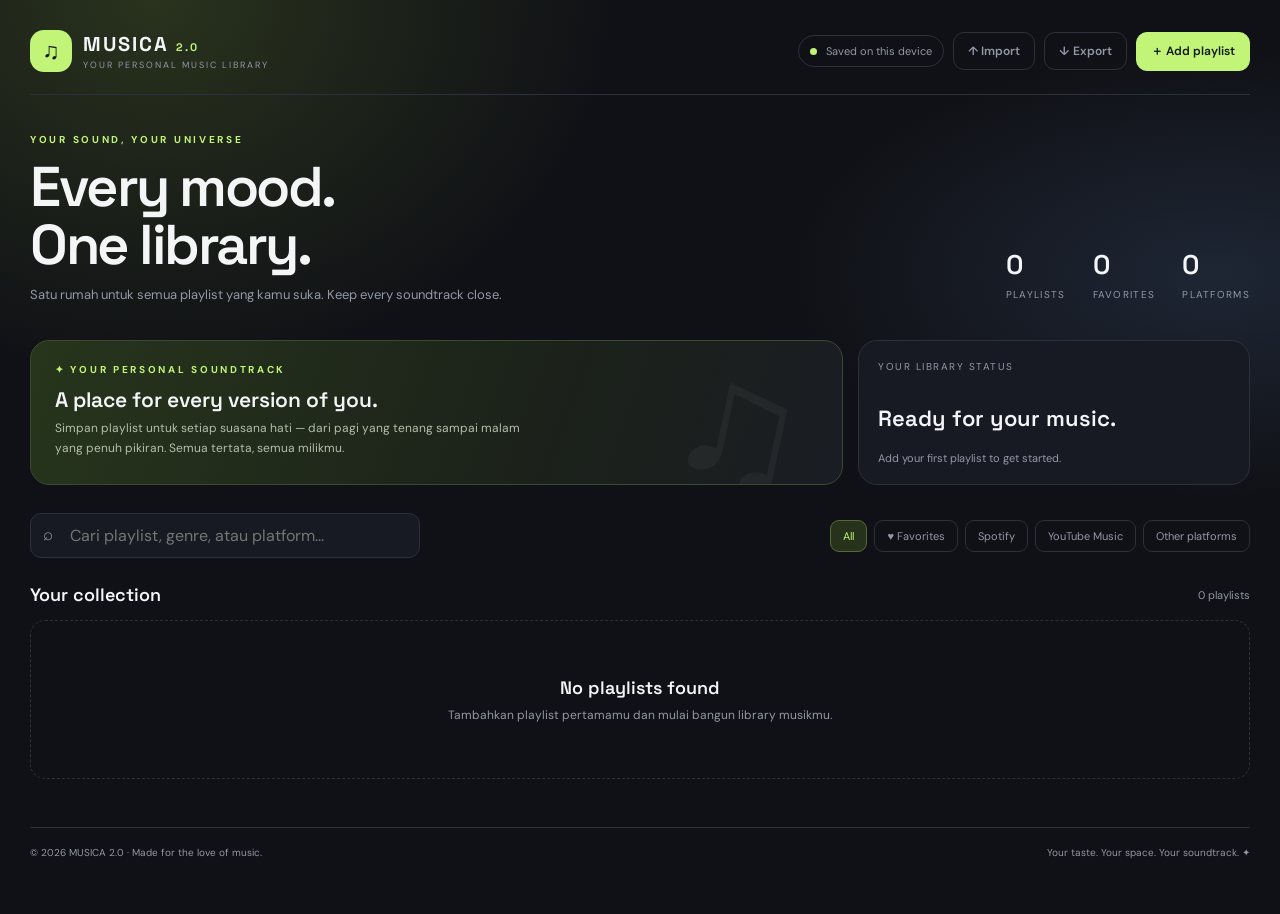
==== commit 1c6bd3f7: "Change greeting from 'Hello World' to 'Goodbye World'" ====
--- a/index.html
+++ b/index.html
@@ -1,81 +1,896 @@
 <!DOCTYPE html>
 <html lang="id">
-<head>
-<meta charset="UTF-8"><meta name="viewport" content="width=device-width, initial-scale=1">
-<meta name="theme-color" content="#101116"><title>MUSICA 2.0 — Your Personal Music Library</title>
-<link rel="preconnect" href="https://fonts.googleapis.com"><link rel="preconnect" href="https://fonts.gstatic.com" crossorigin>
-<link href="https://fonts.googleapis.com/css2?family=DM+Sans:wght@400;500;600;700&family=Space+Grotesk:wght@400;500;600;700&display=swap" rel="stylesheet">
-<style>
-:root{--bg:#101116;--panel:#171a22;--panel2:#20242e;--line:#2b303c;--text:#f4f5f7;--muted:#9298a8;--accent:#c1f477;--accent2:#9bd34e;--pink:#f18da9;--shadow:0 22px 65px #0008}
-*{box-sizing:border-box}body{margin:0;background:radial-gradient(ellipse at 12% 0%,#29331d 0,transparent 29%),radial-gradient(ellipse at 95% 30%,#1e2634 0,transparent 25%),var(--bg);color:var(--text);font-family:'DM Sans',sans-serif;min-height:100vh}button,input,select,textarea{font:inherit}button{cursor:pointer}
-.app{max-width:1360px;margin:auto;padding:25px 30px 55px}.topbar{display:flex;align-items:center;justify-content:space-between;border-bottom:1px solid var(--line);padding:5px 0 22px;gap:20px}.brand{display:flex;align-items:center;gap:11px}.logo{width:42px;height:42px;border-radius:14px;background:var(--accent);color:#11160b;display:grid;place-items:center;font-size:23px;font-weight:700}.brand strong{font:700 20px 'Space Grotesk';letter-spacing:2px}.brand small{display:block;color:var(--muted);font-size:9px;letter-spacing:2px;margin-top:2px}.top-actions{display:flex;gap:9px;align-items:center}.sync-pill{color:var(--muted);font-size:11px;border:1px solid var(--line);border-radius:30px;padding:8px 11px}.sync-pill i{display:inline-block;width:7px;height:7px;background:var(--accent);border-radius:50%;margin-right:6px}
-.btn{border:1px solid var(--line);background:var(--panel2);color:var(--text);border-radius:11px;padding:10px 14px;font-weight:600;font-size:12px;transition:.2s}.btn:hover{border-color:#66734f;transform:translateY(-1px)}.btn.primary{background:var(--accent);color:#14190e;border-color:var(--accent)}.btn.ghost{background:transparent;color:var(--muted)}.btn.danger{color:var(--pink)}
-.hero{display:flex;justify-content:space-between;align-items:end;gap:24px;padding:38px 0 27px}.eyebrow{color:var(--accent);font-size:10px;letter-spacing:2.7px;text-transform:uppercase;font-weight:700}.hero h1{font:600 clamp(34px,5vw,56px)/1.04 'Space Grotesk';letter-spacing:-2.5px;margin:12px 0}.hero p{color:var(--muted);font-size:13px;margin:0}.hero-stats{display:flex;gap:27px}.stat strong{display:block;font:600 27px 'Space Grotesk'}.stat span{font-size:10px;color:var(--muted);letter-spacing:1.3px;text-transform:uppercase}
-.featured{display:grid;grid-template-columns:1.35fr .65fr;gap:15px;margin:10px 0 28px}.welcome-card{border:1px solid #3b4930;border-radius:19px;padding:22px 24px;background:linear-gradient(110deg,#27351c,#1b211a 65%,#1a1d24);position:relative;overflow:hidden;min-height:145px}.welcome-card:after{content:"♫";position:absolute;right:35px;top:-30px;font:180px 'Space Grotesk';color:#ffffff0b;transform:rotate(12deg)}.welcome-card h2{font:600 21px 'Space Grotesk';margin:10px 0 6px}.welcome-card p{font-size:12px;color:#b5bea9;margin:0;max-width:470px;line-height:1.6}.mini-card{border:1px solid var(--line);background:var(--panel);border-radius:19px;padding:19px;display:flex;flex-direction:column;justify-content:space-between}.mini-label{font-size:10px;color:var(--muted);letter-spacing:1.5px;text-transform:uppercase}.mini-card strong{font:600 22px 'Space Grotesk';margin-top:12px}.mini-card small{color:var(--muted);font-size:11px}
-.toolbar{display:flex;justify-content:space-between;align-items:center;gap:12px;flex-wrap:wrap;margin:17px 0}.searchbox{position:relative;flex:1;max-width:390px;min-width:210px}.searchbox span{position:absolute;left:13px;top:10px;color:var(--muted);font-size:17px}.searchbox input{width:100%;padding:11px 13px 11px 39px;background:var(--panel);border:1px solid var(--line);border-radius:11px;color:var(--text);outline:none}.searchbox input:focus,.field input:focus,.field select:focus{border-color:var(--accent2)}.filters{display:flex;gap:7px;overflow:auto}.filter{white-space:nowrap;background:transparent;border:1px solid var(--line);border-radius:9px;padding:8px 12px;color:var(--muted);font-size:11px}.filter.active,.filter:hover{background:#26321c;border-color:#526a35;color:var(--accent)}
-.section-head{display:flex;justify-content:space-between;align-items:center;margin:25px 0 14px}.section-head h2{font:600 18px 'Space Grotesk';margin:0}.section-head span{font-size:11px;color:var(--muted)}
-.grid{display:grid;grid-template-columns:repeat(4,minmax(0,1fr));gap:15px}.card{background:var(--panel);border:1px solid var(--line);border-radius:16px;padding:11px;min-width:0;transition:.2s}.card:hover{transform:translateY(-3px);border-color:#59634a;box-shadow:var(--shadow)}.cover{height:166px;border-radius:10px;position:relative;overflow:hidden;display:grid;place-items:center;background:linear-gradient(135deg,#44552f,#202b25)}.cover img{width:100%;height:100%;object-fit:cover}.cover-letter{font:600 38px 'Space Grotesk';color:#ffffffa8;letter-spacing:-2px}.platform{position:absolute;top:9px;left:9px;background:#101116d9;border:1px solid #ffffff24;border-radius:7px;padding:5px 8px;font-size:9px}.heart{position:absolute;right:8px;top:8px;width:29px;height:29px;border:1px solid #ffffff2c;background:#101116bb;color:white;border-radius:50%;font-size:15px}.heart.on{color:var(--pink)}.card-info{padding:12px 2px 2px}.card-title{font:600 15px 'Space Grotesk';white-space:nowrap;overflow:hidden;text-overflow:ellipsis}.card-note{font-size:10px;color:var(--muted);margin-top:5px;white-space:nowrap;overflow:hidden;text-overflow:ellipsis}.card-bottom{display:flex;align-items:center;justify-content:space-between;margin-top:13px;gap:6px}.genre{font-size:9px;background:#27321e;color:var(--accent);padding:6px 8px;border-radius:7px;white-space:nowrap}.card-actions{display:flex;align-items:center;gap:5px}.tiny{width:27px;height:27px;border:1px solid var(--line);background:var(--panel2);color:var(--muted);border-radius:7px}.tiny:hover{color:white}.play{border:0;background:var(--accent);color:#151a0f;border-radius:8px;padding:7px 9px;font-size:10px;font-weight:700}.tracks-btn{border:1px solid #46513a;background:#26321e;color:var(--accent);border-radius:8px;padding:7px 9px;font-size:10px;font-weight:700;white-space:nowrap}.track-list{display:grid;gap:8px;margin-top:14px}.track-item{display:flex;align-items:center;gap:11px;padding:10px 12px;border:1px solid var(--line);background:var(--bg);border-radius:10px;font-size:12px}.track-number{color:var(--accent);font:600 11px 'Space Grotesk';min-width:20px}.track-main{min-width:0;flex:1}.track-title{font-weight:600}.track-artist{font-size:10px;color:var(--muted);margin-top:3px}.track-link{color:var(--accent);font-size:10px;text-decoration:none}.track-empty{color:var(--muted);font-size:12px;text-align:center;padding:25px 10px;border:1px dashed var(--line);border-radius:10px}.empty{grid-column:1/-1;border:1px dashed var(--line);border-radius:15px;text-align:center;padding:55px 15px;color:var(--muted);font-size:12px}.empty strong{display:block;color:var(--text);font:600 18px 'Space Grotesk';margin-bottom:8px}
-.player{display:none;margin-top:28px;border:1px solid var(--line);background:var(--panel);border-radius:18px;padding:17px}.player.show{display:block}.player-head{display:flex;justify-content:space-between;align-items:center;margin-bottom:12px}.player-head strong{font:600 16px 'Space Grotesk'}.player-head span{font-size:10px;color:var(--muted)}.embed-wrap{border-radius:12px;overflow:hidden;background:#0c0d10;min-height:80px}.embed-wrap iframe{display:block;width:100%;border:0;min-height:166px}.player-hint{color:var(--muted);font-size:10px;line-height:1.5;margin:10px 2px 0}
-footer{border-top:1px solid var(--line);margin-top:48px;padding-top:18px;display:flex;justify-content:space-between;gap:10px;color:var(--muted);font-size:10px}
-.backdrop{position:fixed;inset:0;background:#000b;display:none;place-items:center;padding:16px;z-index:10}.backdrop.show{display:grid}.modal{width:min(100%,510px);max-height:92vh;overflow:auto;background:#191c25;border:1px solid var(--line);border-radius:19px;padding:22px;box-shadow:var(--shadow)}.modal-head{display:flex;justify-content:space-between;align-items:center;margin-bottom:17px}.modal h3{font:600 21px 'Space Grotesk';margin:0}.close{background:none;border:0;color:var(--muted);font-size:24px}.field{margin:12px 0}.field label{display:block;font-size:9px;letter-spacing:1px;color:var(--muted);margin-bottom:6px}.field input,.field select,.field textarea{width:100%;padding:11px 12px;background:var(--bg);border:1px solid var(--line);border-radius:9px;color:var(--text);outline:none;font-size:12px}.field textarea{min-height:110px;resize:vertical;font-family:inherit;line-height:1.6}.row2{display:grid;grid-template-columns:1fr 1fr;gap:11px}.modal-actions{display:flex;justify-content:flex-end;gap:8px;margin-top:19px}.hint{font-size:10px;color:var(--muted);line-height:1.5;margin-top:6px}
-.toast{position:fixed;bottom:20px;left:50%;transform:translate(-50%,20px);opacity:0;pointer-events:none;background:var(--accent);color:#15190f;padding:11px 16px;border-radius:9px;font-size:11px;font-weight:700;transition:.2s;z-index:20}.toast.show{opacity:1;transform:translate(-50%,0)}
-@media(max-width:1000px){.grid{grid-template-columns:repeat(3,minmax(0,1fr))}}@media(max-width:700px){.app{padding:18px 15px 40px}.hero{display:block;padding-top:30px}.hero-stats{margin-top:23px}.featured{grid-template-columns:1fr}.mini-card{min-height:100px}.grid{grid-template-columns:repeat(2,minmax(0,1fr));gap:10px}.cover{height:140px}.sync-pill{display:none}.toolbar{align-items:stretch}.searchbox{max-width:none}.filters{padding-bottom:3px}.topbar{padding-bottom:16px}.top-actions .btn{padding:9px 10px}footer{flex-direction:column}}@media(max-width:390px){.cover{height:120px}.card{padding:8px}.card-title{font-size:13px}.card-actions{gap:3px}}
-</style>
-</head>
-<body>
-<div class="app">
-<header class="topbar">
-  <div class="brand"><div class="logo">♫</div><div><strong>MUSICA <span style="color:var(--accent);font-size:11px">2.0</span></strong><small>YOUR PERSONAL MUSIC LIBRARY</small></div></div>
-  <div class="top-actions"><span class="sync-pill"><i></i> Saved on this device</span><button class="btn ghost" id="importBtn">↑ Import</button><button class="btn ghost" id="exportBtn">↓ Export</button><button class="btn ghost" id="settingsBtn">⚙ API Setup</button><button class="btn primary" id="addBtn">＋ Add playlist</button><input id="fileInput" type="file" accept=".json,application/json" hidden></div>
-</header>
-<section class="hero">
-  <div><div class="eyebrow">Your sound, your universe</div><h1>Every mood.<br>One library.</h1><p>Satu rumah untuk semua playlist yang kamu suka. Keep every soundtrack close.</p></div>
-  <div class="hero-stats"><div class="stat"><strong id="total">0</strong><span>Playlists</span></div><div class="stat"><strong id="favs">0</strong><span>Favorites</span></div><div class="stat"><strong id="platforms">0</strong><span>Platforms</span></div></div>
-</section>
-<section class="featured">
-  <div class="welcome-card"><div class="eyebrow">✦ YOUR PERSONAL SOUNDTRACK</div><h2>A place for every version of you.</h2><p>Simpan playlist untuk setiap suasana hati — dari pagi yang tenang sampai malam yang penuh pikiran. Semua tertata, semua milikmu.</p></div>
-  <div class="mini-card"><span class="mini-label">YOUR LIBRARY STATUS</span><strong id="statusText">Ready for your music.</strong><small id="statusSub">Add your first playlist to get started.</small></div>
-</section>
-<div class="toolbar"><div class="searchbox"><span>⌕</span><input id="search" placeholder="Cari playlist, genre, atau platform..."></div><div class="filters" id="filters"><button class="filter active" data-filter="all">All</button><button class="filter" data-filter="favorite">♥ Favorites</button><button class="filter" data-filter="Spotify">Spotify</button><button class="filter" data-filter="YouTube Music">YouTube Music</button><button class="filter" data-filter="other">Other platforms</button></div></div>
-<div class="section-head"><h2 id="sectionTitle">Your collection</h2><span id="countLabel">0 playlists</span></div>
-<main class="grid" id="grid"></main>
-<section class="player" id="player"><div class="player-head"><div><strong id="playerTitle">Now playing</strong><br><span id="playerPlatform">Embedded player</span></div><button class="btn ghost" id="closePlayer">Close player ×</button></div><div class="embed-wrap" id="embed"></div><p class="player-hint">Player ditampilkan melalui layanan resmi platform. Beberapa playlist mungkin tidak mendukung embed atau meminta kamu membuka aplikasi/platform aslinya.</p></section>
-<footer><span>© 2026 MUSICA 2.0 · Made for the love of music.</span><span>Your taste. Your space. Your soundtrack. ✦</span></footer>
-</div>
-
-<div class="backdrop" id="backdrop"><form class="modal" id="form">
-<div class="modal-head"><h3 id="modalTitle">Add a playlist</h3><button class="close" type="button" id="close">×</button></div>
-<input id="itemId" type="hidden">
-<div class="field"><label>PLAYLIST NAME *</label><input id="name" required maxlength="70" placeholder="e.g. Songs for slow nights"></div>
-<div class="row2"><div class="field"><label>PLATFORM *</label><select id="platform"><option>Spotify</option><option>YouTube Music</option><option>YouTube</option><option>Apple Music</option><option>SoundCloud</option><option>Deezer</option><option>Other</option></select></div><div class="field"><label>GENRE / MOOD</label><input id="genre" maxlength="30" placeholder="Indie, chill, focus..."></div></div>
-<div class="field"><label>PLAYLIST URL *</label><input id="url" type="url" required placeholder="https://..."><div class="hint">Paste link playlist dari platform pilihanmu. MUSICA akan mencoba menampilkan embedded player jika didukung.</div></div>
-<div class="field"><label>COVER IMAGE URL (OPTIONAL)</label><input id="cover" type="url" placeholder="https://..."></div>
-<div class="field"><label>DAFTAR LAGU (OPSIONAL)</label><textarea id="tracks" placeholder="Masukkan satu judul lagu per baris&#10;Contoh:&#10;Sempurna — Andra and The Backbone&#10;Evaluasi — Hindia"></textarea><div class="hint">Untuk Spotify dan YouTube Music, daftar lagu akan diambil otomatis jika API sudah diatur. Isi manual hanya sebagai alternatif.</div></div>
- <div class="field"><label>PERSONAL NOTE (OPTIONAL)</label><input id="note" maxlength="100" placeholder="A little soundtrack for rainy days..."></div>
-<div class="modal-actions"><button class="btn ghost" type="button" id="cancel">Cancel</button><button class="btn primary" type="submit">Save playlist</button></div>
-</form></div>
-<div class="backdrop" id="tracksBackdrop"><section class="modal" role="dialog" aria-modal="true" aria-labelledby="tracksTitle">
- <div class="modal-head"><div><h3 id="tracksTitle">Daftar lagu</h3><div class="hint" id="tracksSubtitle"></div></div><button class="close" type="button" id="closeTracks">×</button></div>
- <div class="track-list" id="tracksList"></div><p class="hint">Metadata lagu ditampilkan dari API resmi platform. Spotify membatasi akses playlist tertentu hanya untuk pemilik atau kolaborator playlist.</p>
- <div class="modal-actions"><button class="btn ghost" type="button" id="refreshTracks">↻ Refresh daftar lagu</button><button class="btn ghost" type="button" id="closeTracksBottom">Tutup</button></div>
- </section></div>
-<div class="backdrop" id="settingsBackdrop"><section class="modal" role="dialog" aria-modal="true" aria-labelledby="settingsTitle">
- <div class="modal-head"><h3 id="settingsTitle">Pengaturan API</h3><button class="close" type="button" id="closeSettings">×</button></div>
- <div class="field"><label>SPOTIFY CLIENT ID</label><input id="spotifyClientId" autocomplete="off" placeholder="Masukkan Client ID Spotify"></div>
- <div class="hint">Buat aplikasi di Spotify Developer Dashboard, aktifkan Authorization Code with PKCE, lalu daftarkan Redirect URI berikut secara persis:</div>
- <div class="field"><input id="redirectUriDisplay" readonly></div>
- <div class="field"><label>YOUTUBE DATA API KEY</label><input id="youtubeApiKey" autocomplete="off" placeholder="Masukkan API key Google"></div>
- <div class="hint">API key YouTube sebaiknya dibatasi berdasarkan HTTP referrer dan YouTube Data API v3. Jangan masukkan Spotify Client Secret di sini.</div>
- <div class="modal-actions"><button class="btn ghost" type="button" id="connectSpotify">Hubungkan Spotify</button><button class="btn ghost" type="button" id="disconnectSpotify">Putuskan Spotify</button><button class="btn ghost" type="button" id="cancelSettings">Batal</button><button class="btn primary" type="button" id="saveSettings">Simpan pengaturan</button></div>
- </section></div>
-<div class="toast" id="toast"></div>
-<script>
-const KEY='musica-v2-library', SETTINGS='musica-v2-api-settings', SPOTIFY_TOKEN='musica-v2-spotify-token';
-let items=read(), filter='all', activeTracksId=null;
-let apiSettings=readSettings();
-function readSettings(){try{return JSON.parse(localStorage.getItem(SETTINGS)||'{}')}catch{return {}}}
-function saveApiSettings(){localStorage.setItem(SETTINGS,JSON.stringify(apiSettings))}
-function redirectUri(){return location.origin==='null'?'':location.origin+location.pathname}
+ <head>
+  <meta charset="utf-8"/>
+  <meta content="width=device-width, initial-scale=1" name="viewport"/>
+  <meta content="#101116" name="theme-color"/>
+  <title>
+   MUSICA 2.0 &mdash; Your Personal Music Library
+  </title>
+  <link href="https://fonts.googleapis.com" rel="preconnect"/>
+  <link crossorigin="" href="https://fonts.gstatic.com" rel="preconnect"/>
+  <link href="https://fonts.googleapis.com/css2?family=DM+Sans:wght@400;500;600;700&amp;family=Space+Grotesk:wght@400;500;600;700&amp;display=swap" rel="stylesheet"/>
+  <style>
+   :root {
+    --bg:#101116;
+    --panel:#171a22;
+    --panel2:#20242e;
+    --line:#2b303c;
+    --text:#f4f5f7;
+    --muted:#9298a8;
+    --accent:#c1f477;
+    --accent2:#9bd34e;
+    --pink:#f18da9;
+    --shadow:0 22px 65px #0008
+}
+* {
+    box-sizing:border-box
+}
+body {
+    margin:0;
+    background:radial-gradient(ellipse at 12% 0%,#29331d 0,transparent 29%),radial-gradient(ellipse at 95% 30%,#1e2634 0,transparent 25%),var(--bg);
+    color:var(--text);
+    font-family:'DM Sans',sans-serif;
+    min-height:100vh
+}
+button,input,select,textarea {
+    font:inherit
+}
+button {
+    cursor:pointer
+}
+.app {
+    max-width:1360px;
+    margin:auto;
+    padding:25px 30px 55px
+}
+.topbar {
+    display:flex;
+    align-items:center;
+    justify-content:space-between;
+    border-bottom:1px solid var(--line);
+    padding:5px 0 22px;
+    gap:20px
+}
+.brand {
+    display:flex;
+    align-items:center;
+    gap:11px
+}
+.logo {
+    width:42px;
+    height:42px;
+    border-radius:14px;
+    background:var(--accent);
+    color:#11160b;
+    display:grid;
+    place-items:center;
+    font-size:23px;
+    font-weight:700
+}
+.brand strong {
+    font:700 20px 'Space Grotesk';
+    letter-spacing:2px
+}
+.brand small {
+    display:block;
+    color:var(--muted);
+    font-size:9px;
+    letter-spacing:2px;
+    margin-top:2px
+}
+.top-actions {
+    display:flex;
+    gap:9px;
+    align-items:center
+}
+.sync-pill {
+    color:var(--muted);
+    font-size:11px;
+    border:1px solid var(--line);
+    border-radius:30px;
+    padding:8px 11px
+}
+.sync-pill i {
+    display:inline-block;
+    width:7px;
+    height:7px;
+    background:var(--accent);
+    border-radius:50%;
+    margin-right:6px
+}
+.btn {
+    border:1px solid var(--line);
+    background:var(--panel2);
+    color:var(--text);
+    border-radius:11px;
+    padding:10px 14px;
+    font-weight:600;
+    font-size:12px;
+    transition:.2s
+}
+.btn:hover {
+    border-color:#66734f;
+    transform:translateY(-1px)
+}
+.btn.primary {
+    background:var(--accent);
+    color:#14190e;
+    border-color:var(--accent)
+}
+.btn.ghost {
+    background:transparent;
+    color:var(--muted)
+}
+.btn.danger {
+    color:var(--pink)
+}
+.hero {
+    display:flex;
+    justify-content:space-between;
+    align-items:end;
+    gap:24px;
+    padding:38px 0 27px
+}
+.eyebrow {
+    color:var(--accent);
+    font-size:10px;
+    letter-spacing:2.7px;
+    text-transform:uppercase;
+    font-weight:700
+}
+.hero h1 {
+    font:600 clamp(34px,5vw,56px)/1.04 'Space Grotesk';
+    letter-spacing:-2.5px;
+    margin:12px 0
+}
+.hero p {
+    color:var(--muted);
+    font-size:13px;
+    margin:0
+}
+.hero-stats {
+    display:flex;
+    gap:27px
+}
+.stat strong {
+    display:block;
+    font:600 27px 'Space Grotesk'
+}
+.stat span {
+    font-size:10px;
+    color:var(--muted);
+    letter-spacing:1.3px;
+    text-transform:uppercase
+}
+.featured {
+    display:grid;
+    grid-template-columns:1.35fr .65fr;
+    gap:15px;
+    margin:10px 0 28px
+}
+.welcome-card {
+    border:1px solid #3b4930;
+    border-radius:19px;
+    padding:22px 24px;
+    background:linear-gradient(110deg,#27351c,#1b211a 65%,#1a1d24);
+    position:relative;
+    overflow:hidden;
+    min-height:145px
+}
+.welcome-card:after {
+    content:"♫";
+    position:absolute;
+    right:35px;
+    top:-30px;
+    font:180px 'Space Grotesk';
+    color:#ffffff0b;
+    transform:rotate(12deg)
+}
+.welcome-card h2 {
+    font:600 21px 'Space Grotesk';
+    margin:10px 0 6px
+}
+.welcome-card p {
+    font-size:12px;
+    color:#b5bea9;
+    margin:0;
+    max-width:470px;
+    line-height:1.6
+}
+.mini-card {
+    border:1px solid var(--line);
+    background:var(--panel);
+    border-radius:19px;
+    padding:19px;
+    display:flex;
+    flex-direction:column;
+    justify-content:space-between
+}
+.mini-label {
+    font-size:10px;
+    color:var(--muted);
+    letter-spacing:1.5px;
+    text-transform:uppercase
+}
+.mini-card strong {
+    font:600 22px 'Space Grotesk';
+    margin-top:12px
+}
+.mini-card small {
+    color:var(--muted);
+    font-size:11px
+}
+.toolbar {
+    display:flex;
+    justify-content:space-between;
+    align-items:center;
+    gap:12px;
+    flex-wrap:wrap;
+    margin:17px 0
+}
+.searchbox {
+    position:relative;
+    flex:1;
+    max-width:390px;
+    min-width:210px
+}
+.searchbox span {
+    position:absolute;
+    left:13px;
+    top:10px;
+    color:var(--muted);
+    font-size:17px
+}
+.searchbox input {
+    width:100%;
+    padding:11px 13px 11px 39px;
+    background:var(--panel);
+    border:1px solid var(--line);
+    border-radius:11px;
+    color:var(--text);
+    outline:none
+}
+.searchbox input:focus,.field input:focus,.field select:focus {
+    border-color:var(--accent2)
+}
+.filters {
+    display:flex;
+    gap:7px;
+    overflow:auto
+}
+.filter {
+    white-space:nowrap;
+    background:transparent;
+    border:1px solid var(--line);
+    border-radius:9px;
+    padding:8px 12px;
+    color:var(--muted);
+    font-size:11px
+}
+.filter.active,.filter:hover {
+    background:#26321c;
+    border-color:#526a35;
+    color:var(--accent)
+}
+.section-head {
+    display:flex;
+    justify-content:space-between;
+    align-items:center;
+    margin:25px 0 14px
+}
+.section-head h2 {
+    font:600 18px 'Space Grotesk';
+    margin:0
+}
+.section-head span {
+    font-size:11px;
+    color:var(--muted)
+}
+.grid {
+    display:grid;
+    grid-template-columns:repeat(4,minmax(0,1fr));
+    gap:15px
+}
+.card {
+    background:var(--panel);
+    border:1px solid var(--line);
+    border-radius:16px;
+    padding:11px;
+    min-width:0;
+    transition:.2s
+}
+.card:hover {
+    transform:translateY(-3px);
+    border-color:#59634a;
+    box-shadow:var(--shadow)
+}
+.cover {
+    height:166px;
+    border-radius:10px;
+    position:relative;
+    overflow:hidden;
+    display:grid;
+    place-items:center;
+    background:linear-gradient(135deg,#44552f,#202b25)
+}
+.cover img {
+    width:100%;
+    height:100%;
+    object-fit:cover
+}
+.cover-letter {
+    font:600 38px 'Space Grotesk';
+    color:#ffffffa8;
+    letter-spacing:-2px
+}
+.platform {
+    position:absolute;
+    top:9px;
+    left:9px;
+    background:#101116d9;
+    border:1px solid #ffffff24;
+    border-radius:7px;
+    padding:5px 8px;
+    font-size:9px
+}
+.heart {
+    position:absolute;
+    right:8px;
+    top:8px;
+    width:29px;
+    height:29px;
+    border:1px solid #ffffff2c;
+    background:#101116bb;
+    color:white;
+    border-radius:50%;
+    font-size:15px
+}
+.heart.on {
+    color:var(--pink)
+}
+.card-info {
+    padding:12px 2px 2px
+}
+.card-title {
+    font:600 15px 'Space Grotesk';
+    white-space:nowrap;
+    overflow:hidden;
+    text-overflow:ellipsis
+}
+.card-note {
+    font-size:10px;
+    color:var(--muted);
+    margin-top:5px;
+    white-space:nowrap;
+    overflow:hidden;
+    text-overflow:ellipsis
+}
+.card-bottom {
+    display:flex;
+    align-items:center;
+    justify-content:space-between;
+    margin-top:13px;
+    gap:6px
+}
+.genre {
+    font-size:9px;
+    background:#27321e;
+    color:var(--accent);
+    padding:6px 8px;
+    border-radius:7px;
+    white-space:nowrap
+}
+.card-actions {
+    display:flex;
+    align-items:center;
+    gap:5px
+}
+.tiny {
+    width:27px;
+    height:27px;
+    border:1px solid var(--line);
+    background:var(--panel2);
+    color:var(--muted);
+    border-radius:7px
+}
+.tiny:hover {
+    color:white
+}
+.play {
+    border:0;
+    background:var(--accent);
+    color:#151a0f;
+    border-radius:8px;
+    padding:7px 9px;
+    font-size:10px;
+    font-weight:700
+}
+.empty {
+    grid-column:1/-1;
+    border:1px dashed var(--line);
+    border-radius:15px;
+    text-align:center;
+    padding:55px 15px;
+    color:var(--muted);
+    font-size:12px
+}
+.empty strong {
+    display:block;
+    color:var(--text);
+    font:600 18px 'Space Grotesk';
+    margin-bottom:8px
+}
+.player {
+    display:none;
+    margin-top:28px;
+    border:1px solid var(--line);
+    background:var(--panel);
+    border-radius:18px;
+    padding:17px
+}
+.player.show {
+    display:block
+}
+.player-head {
+    display:flex;
+    justify-content:space-between;
+    align-items:center;
+    margin-bottom:12px
+}
+.player-head strong {
+    font:600 16px 'Space Grotesk'
+}
+.player-head span {
+    font-size:10px;
+    color:var(--muted)
+}
+.embed-wrap {
+    border-radius:12px;
+    overflow:hidden;
+    background:#0c0d10;
+    min-height:80px
+}
+.embed-wrap iframe {
+    display:block;
+    width:100%;
+    border:0;
+    min-height:166px
+}
+.player-hint {
+    color:var(--muted);
+    font-size:10px;
+    line-height:1.5;
+    margin:10px 2px 0
+}
+footer {
+    border-top:1px solid var(--line);
+    margin-top:48px;
+    padding-top:18px;
+    display:flex;
+    justify-content:space-between;
+    gap:10px;
+    color:var(--muted);
+    font-size:10px
+}
+.backdrop {
+    position:fixed;
+    inset:0;
+    background:#000b;
+    display:none;
+    place-items:center;
+    padding:16px;
+    z-index:10
+}
+.backdrop.show {
+    display:grid
+}
+.modal {
+    width:min(100%,510px);
+    max-height:92vh;
+    overflow:auto;
+    background:#191c25;
+    border:1px solid var(--line);
+    border-radius:19px;
+    padding:22px;
+    box-shadow:var(--shadow)
+}
+.modal-head {
+    display:flex;
+    justify-content:space-between;
+    align-items:center;
+    margin-bottom:17px
+}
+.modal h3 {
+    font:600 21px 'Space Grotesk';
+    margin:0
+}
+.close {
+    background:none;
+    border:0;
+    color:var(--muted);
+    font-size:24px
+}
+.field {
+    margin:12px 0
+}
+.field label {
+    display:block;
+    font-size:9px;
+    letter-spacing:1px;
+    color:var(--muted);
+    margin-bottom:6px
+}
+.field input,.field select {
+    width:100%;
+    padding:11px 12px;
+    background:var(--bg);
+    border:1px solid var(--line);
+    border-radius:9px;
+    color:var(--text);
+    outline:none;
+    font-size:12px
+}
+.row2 {
+    display:grid;
+    grid-template-columns:1fr 1fr;
+    gap:11px
+}
+.modal-actions {
+    display:flex;
+    justify-content:flex-end;
+    gap:8px;
+    margin-top:19px
+}
+.hint {
+    font-size:10px;
+    color:var(--muted);
+    line-height:1.5;
+    margin-top:6px
+}
+.toast {
+    position:fixed;
+    bottom:20px;
+    left:50%;
+    transform:translate(-50%,20px);
+    opacity:0;
+    pointer-events:none;
+    background:var(--accent);
+    color:#15190f;
+    padding:11px 16px;
+    border-radius:9px;
+    font-size:11px;
+    font-weight:700;
+    transition:.2s;
+    z-index:20
+}
+.toast.show {
+    opacity:1;
+    transform:translate(-50%,0)
+}
+@media(max-width:1000px) {
+    .grid {
+        grid-template-columns:repeat(3,minmax(0,1fr))
+    }
+}
+@media(max-width:700px) {
+    .app {
+        padding:18px 15px 40px
+    }
+    .hero {
+        display:block;
+        padding-top:30px
+    }
+    .hero-stats {
+        margin-top:23px
+    }
+    .featured {
+        grid-template-columns:1fr
+    }
+    .mini-card {
+        min-height:100px
+    }
+    .grid {
+        grid-template-columns:repeat(2,minmax(0,1fr));
+        gap:10px
+    }
+    .cover {
+        height:140px
+    }
+    .sync-pill {
+        display:none
+    }
+    .toolbar {
+        align-items:stretch
+    }
+    .searchbox {
+        max-width:none
+    }
+    .filters {
+        padding-bottom:3px
+    }
+    .topbar {
+        padding-bottom:16px
+    }
+    .top-actions .btn {
+        padding:9px 10px
+    }
+    footer {
+        flex-direction:column
+    }
+}
+@media(max-width:390px) {
+    .cover {
+        height:120px
+    }
+    .card {
+        padding:8px
+    }
+    .card-title {
+        font-size:13px
+    }
+    .card-actions {
+        gap:3px
+    }
+}
+  </style>
+ </head>
+ <body>
+  <div class="app">
+   <header class="topbar">
+    <div class="brand">
+     <div class="logo">
+      ♫
+     </div>
+     <div>
+      <strong>
+       MUSICA
+       <span style="color:var(--accent);font-size:11px">
+        2.0
+       </span>
+      </strong>
+      <small>
+       YOUR PERSONAL MUSIC LIBRARY
+      </small>
+     </div>
+    </div>
+    <div class="top-actions">
+     <span class="sync-pill">
+      <i>
+      </i>
+      Saved on this device
+     </span>
+     <button class="btn ghost" id="importBtn">
+      &uarr; Import
+     </button>
+     <button class="btn ghost" id="exportBtn">
+      &darr; Export
+     </button>
+     <button class="btn primary" id="addBtn">
+      ＋ Add playlist
+     </button>
+     <input accept=".json,application/json" hidden="" id="fileInput" type="file"/>
+    </div>
+   </header>
+   <section class="hero">
+    <div>
+     <div class="eyebrow">
+      Your sound, your universe
+     </div>
+     <h1>
+      Every mood.
+      <br/>
+      One library.
+     </h1>
+     <p>
+      Satu rumah untuk semua playlist yang kamu suka. Keep every soundtrack close.
+     </p>
+    </div>
+    <div class="hero-stats">
+     <div class="stat">
+      <strong id="total">
+       0
+      </strong>
+      <span>
+       Playlists
+      </span>
+     </div>
+     <div class="stat">
+      <strong id="favs">
+       0
+      </strong>
+      <span>
+       Favorites
+      </span>
+     </div>
+     <div class="stat">
+      <strong id="platforms">
+       0
+      </strong>
+      <span>
+       Platforms
+      </span>
+     </div>
+    </div>
+   </section>
+   <section class="featured">
+    <div class="welcome-card">
+     <div class="eyebrow">
+      ✦ YOUR PERSONAL SOUNDTRACK
+     </div>
+     <h2>
+      A place for every version of you.
+     </h2>
+     <p>
+      Simpan playlist untuk setiap suasana hati &mdash; dari pagi yang tenang sampai malam yang penuh pikiran. Semua tertata, semua milikmu.
+     </p>
+    </div>
+    <div class="mini-card">
+     <span class="mini-label">
+      YOUR LIBRARY STATUS
+     </span>
+     <strong id="statusText">
+      Ready for your music.
+     </strong>
+     <small id="statusSub">
+      Add your first playlist to get started.
+     </small>
+    </div>
+   </section>
+   <div class="toolbar">
+    <div class="searchbox">
+     <span>
+      &telrec;
+     </span>
+     <input id="search" placeholder="Cari playlist, genre, atau platform..."/>
+    </div>
+    <div class="filters" id="filters">
+     <button class="filter active" data-filter="all">
+      All
+     </button>
+     <button class="filter" data-filter="favorite">
+      &hearts; Favorites
+     </button>
+     <button class="filter" data-filter="Spotify">
+      Spotify
+     </button>
+     <button class="filter" data-filter="YouTube Music">
+      YouTube Music
+     </button>
+     <button class="filter" data-filter="other">
+      Other platforms
+     </button>
+    </div>
+   </div>
+   <div class="section-head">
+    <h2 id="sectionTitle">
+     Your collection
+    </h2>
+    <span id="countLabel">
+     0 playlists
+    </span>
+   </div>
+   <main class="grid" id="grid">
+   </main>
+   <section class="player" id="player">
+    <div class="player-head">
+     <div>
+      <strong id="playerTitle">
+       Now playing
+      </strong>
+      <br/>
+      <span id="playerPlatform">
+       Embedded player
+      </span>
+     </div>
+     <button class="btn ghost" id="closePlayer">
+      Close player &times;
+     </button>
+    </div>
+    <div class="embed-wrap" id="embed">
+    </div>
+    <p class="player-hint">
+     Player ditampilkan melalui layanan resmi platform. Beberapa playlist mungkin tidak mendukung embed atau meminta kamu membuka aplikasi/platform aslinya.
+    </p>
+   </section>
+   <footer>
+    <span>
+     &copy; 2026 MUSICA 2.0 &middot; Made for the love of music.
+    </span>
+    <span>
+     Your taste. Your space. Your soundtrack. ✦
+    </span>
+   </footer>
+  </div>
+  <div class="backdrop" id="backdrop">
+   <form class="modal" id="form">
+    <div class="modal-head">
+     <h3 id="modalTitle">
+      Add a playlist
+     </h3>
+     <button class="close" id="close" type="button">
+      &times;
+     </button>
+    </div>
+    <input id="itemId" type="hidden"/>
+    <div class="field">
+     <label>
+      PLAYLIST NAME *
+     </label>
+     <input id="name" maxlength="70" placeholder="e.g. Songs for slow nights" required=""/>
+    </div>
+    <div class="row2">
+     <div class="field">
+      <label>
+       PLATFORM *
+      </label>
+      <select id="platform">
+       <option>
+        Spotify
+       </option>
+       <option>
+        YouTube Music
+       </option>
+       <option>
+        YouTube
+       </option>
+       <option>
+        Apple Music
+       </option>
+       <option>
+        SoundCloud
+       </option>
+       <option>
+        Deezer
+       </option>
+       <option>
+        Other
+       </option>
+      </select>
+     </div>
+     <div class="field">
+      <label>
+       GENRE / MOOD
+      </label>
+      <input id="genre" maxlength="30" placeholder="Indie, chill, focus..."/>
+     </div>
+    </div>
+    <div class="field">
+     <label>
+      PLAYLIST URL *
+     </label>
+     <input id="url" placeholder="https://..." required="" type="url"/>
+     <div class="hint">
+      Paste link playlist dari platform pilihanmu. MUSICA akan mencoba menampilkan embedded player jika didukung.
+     </div>
+    </div>
+    <div class="field">
+     <label>
+      COVER IMAGE URL (OPTIONAL)
+     </label>
+     <input id="cover" placeholder="https://..." type="url"/>
+    </div>
+    <div class="field">
+     <label>
+      PERSONAL NOTE (OPTIONAL)
+     </label>
+     <input id="note" maxlength="100" placeholder="A little soundtrack for rainy days..."/>
+    </div>
+    <div class="modal-actions">
+     <button class="btn ghost" id="cancel" type="button">
+      Cancel
+     </button>
+     <button class="btn primary" type="submit">
+      Save playlist
+     </button>
+    </div>
+   </form>
+  </div>
+  <div class="toast" id="toast">
+  </div>
+ <script>
+const KEY='musica-v2-library';
+let items=read(), filter='all';
 const $=id=>document.getElementById(id);
 function read(){try{return JSON.parse(localStorage.getItem(KEY)||'[]')}catch{return []}}
 function persist(){localStorage.setItem(KEY,JSON.stringify(items));stats()}
@@ -94,10 +909,10 @@
  $('grid').innerHTML=list.length?list.map(p=>`<article class="card">
  <div class="cover">${p.cover?`<img src="${esc(p.cover)}" alt="" onerror="this.remove()">`:`<div class="cover-letter">${initials(p.name)}</div>`}<span class="platform">${esc(p.platform)}</span><button class="heart ${p.favorite?'on':''}" data-action="fav" data-id="${p.id}">${p.favorite?'♥':'♡'}</button></div>
  <div class="card-info"><div class="card-title" title="${esc(p.name)}">${esc(p.name)}</div><div class="card-note">${esc(p.note||p.genre||'Your personal soundtrack')}</div>
- <div class="card-bottom"><span class="genre">${esc(p.genre||'Unsorted')}</span><div class="card-actions"><button class="tiny" title="Edit" data-action="edit" data-id="${p.id}">✎</button><button class="tiny" title="Delete" data-action="delete" data-id="${p.id}">⌫</button><button class="tracks-btn" data-action="tracks" data-id="${p.id}">TRACKS ☷</button><button class="play" data-action="play" data-id="${p.id}">PLAY ▶</button></div></div></div></article>`).join(''):`<div class="empty"><strong>No playlists found</strong>${q?'Coba kata kunci lain.':'Tambahkan playlist pertamamu dan mulai bangun library musikmu.'}</div>`;
+ <div class="card-bottom"><span class="genre">${esc(p.genre||'Unsorted')}</span><div class="card-actions"><button class="tiny" title="Edit" data-action="edit" data-id="${p.id}">✎</button><button class="tiny" title="Delete" data-action="delete" data-id="${p.id}">⌫</button><button class="play" data-action="play" data-id="${p.id}">PLAY ▶</button></div></div></div></article>`).join(''):`<div class="empty"><strong>No playlists found</strong>${q?'Coba kata kunci lain.':'Tambahkan playlist pertamamu dan mulai bangun library musikmu.'}</div>`;
  stats();
 }
-function modal(p=null){$('form').reset();$('itemId').value=p?.id||'';$('modalTitle').textContent=p?'Edit playlist':'Add a playlist';if(p){$('name').value=p.name;$('platform').value=p.platform;$('genre').value=p.genre||'';$('url').value=p.url;$('cover').value=p.cover||'';$('note').value=p.note||'';$('tracks').value=Array.isArray(p.tracks)?p.tracks.map(t=>typeof t==='string'?t:[t.title,t.artist].filter(Boolean).join(' — ')).join('\n'):''}$('backdrop').classList.add('show');$('name').focus()}
+function modal(p=null){$('form').reset();$('itemId').value=p?.id||'';$('modalTitle').textContent=p?'Edit playlist':'Add a playlist';if(p){$('name').value=p.name;$('platform').value=p.platform;$('genre').value=p.genre||'';$('url').value=p.url;$('cover').value=p.cover||'';$('note').value=p.note||''}$('backdrop').classList.add('show');$('name').focus()}
 function closeModal(){$('backdrop').classList.remove('show')}
 function toast(s){$('toast').textContent=s;$('toast').classList.add('show');setTimeout(()=>$('toast').classList.remove('show'),2200)}
 function validUrl(raw){try{const u=new URL(raw);return ['http:','https:'].includes(u.protocol)?u:null}catch{return null}}
@@ -113,43 +928,6 @@
  if(host==='soundcloud.com'||host==='m.soundcloud.com')return `https://w.soundcloud.com/player/?url=${encodeURIComponent(u.href)}&color=%23c1f477&auto_play=false&hide_related=true&show_comments=false&show_user=true&show_reposts=false&visual=true`;
  return null;
 }
-function normalizeTrack(t){return typeof t==='string'?{title:t,artist:'',url:''}:{title:String(t.title||'Unknown track'),artist:String(t.artist||''),url:String(t.url||'')}}
-function renderTracks(p){
- const tracks=Array.isArray(p.tracks)?p.tracks.map(normalizeTrack):[];
- $('tracksSubtitle').textContent=`${tracks.length} ${tracks.length===1?'lagu':'lagu'} · ${p.platform}`;
- $('tracksList').innerHTML=tracks.length?tracks.map((raw,i)=>{const t=normalizeTrack(raw);return `<div class="track-item"><span class="track-number">${String(i+1).padStart(2,'0')}</span><div class="track-main"><div class="track-title">${esc(t.title)}</div>${t.artist?`<div class="track-artist">${esc(t.artist)}</div>`:''}</div>${t.url?`<a class="track-link" href="${esc(t.url)}" target="_blank" rel="noopener">Open ↗</a>`:''}</div>`}).join(''):'<div class="track-empty">Daftar lagu belum tersedia. Periksa pengaturan API, lalu tekan Refresh daftar lagu.</div>';
-}
-async function showTracks(p){activeTracksId=p.id;$('tracksTitle').textContent=p.name;renderTracks(p);$('tracksBackdrop').classList.add('show');if(!Array.isArray(p.tracks)||!p.tracks.length)await syncPlaylistTracks(p,false)}
-function closeTracks(){$('tracksBackdrop').classList.remove('show')}
-function parseSpotifyPlaylistId(raw){try{const u=new URL(raw);if(!u.hostname.endsWith('spotify.com'))return null;const m=u.pathname.match(/\/playlist\/([A-Za-z0-9]+)/);return m?m[1]:null}catch{return null}}
-function parseYouTubePlaylistId(raw){try{const u=new URL(raw);if(!['youtube.com','www.youtube.com','music.youtube.com','m.youtube.com'].includes(u.hostname)&&!u.hostname.endsWith('.youtube.com'))return null;return u.searchParams.get('list')}catch{return null}}
-function base64url(bytes){return btoa(String.fromCharCode(...new Uint8Array(bytes))).replace(/\+/g,'-').replace(/\//g,'_').replace(/=+$/,'')}
-async function sha256(text){return await crypto.subtle.digest('SHA-256',new TextEncoder().encode(text))}
-function randomString(n=64){const a=new Uint8Array(n);crypto.getRandomValues(a);return Array.from(a,b=>('0'+b.toString(16)).slice(-2)).join('')}
-function readSpotifyToken(){try{return JSON.parse(localStorage.getItem(SPOTIFY_TOKEN)||'null')}catch{return null}}
-function storeSpotifyToken(t){localStorage.setItem(SPOTIFY_TOKEN,JSON.stringify(t))}
-async function spotifyLogin(){
- if(!apiSettings.spotifyClientId){toast('Isi Spotify Client ID di API Setup.');return}
- const uri=redirectUri();if(!uri){toast('Buka MUSICA melalui localhost atau HTTPS, bukan file://');return}
- const verifier=randomString(48),state=randomString(16),challenge=base64url(await sha256(verifier));
- localStorage.setItem('musica-pkce-verifier',verifier);localStorage.setItem('musica-pkce-state',state);
- const params=new URLSearchParams({client_id:apiSettings.spotifyClientId,response_type:'code',redirect_uri:uri,code_challenge_method:'S256',code_challenge:challenge,state,scope:'playlist-read-private playlist-read-collaborative'});
- location.href='https://accounts.spotify.com/authorize?'+params.toString();
-}
-async function spotifyTokenFromCode(){
- const params=new URLSearchParams(location.search),code=params.get('code');if(!code)return;
- const state=params.get('state'),expected=localStorage.getItem('musica-pkce-state'),verifier=localStorage.getItem('musica-pkce-verifier');
- if(!state||state!==expected||!verifier){toast('Autentikasi Spotify gagal: state tidak cocok.');history.replaceState({},'',location.pathname);return}
- try{const body=new URLSearchParams({client_id:apiSettings.spotifyClientId,grant_type:'authorization_code',code,redirect_uri:redirectUri(),code_verifier:verifier});const r=await fetch('https://accounts.spotify.com/api/token',{method:'POST',headers:{'Content-Type':'application/x-www-form-urlencoded'},body});const d=await r.json();if(!r.ok)throw Error(d.error_description||d.error||'Token gagal');storeSpotifyToken({access_token:d.access_token,refresh_token:d.refresh_token,expires_at:Date.now()+d.expires_in*1000});toast('Spotify berhasil dihubungkan!');
- }catch(e){toast('Spotify: '+e.message)}finally{localStorage.removeItem('musica-pkce-verifier');localStorage.removeItem('musica-pkce-state');history.replaceState({},'',location.pathname);}
-}
-async function spotifyAccessToken(){let t=readSpotifyToken();if(!t)return null;if(t.expires_at>Date.now()+60000)return t.access_token;if(!t.refresh_token)return null;
- const body=new URLSearchParams({client_id:apiSettings.spotifyClientId,grant_type:'refresh_token',refresh_token:t.refresh_token});const r=await fetch('https://accounts.spotify.com/api/token',{method:'POST',headers:{'Content-Type':'application/x-www-form-urlencoded'},body});const d=await r.json();if(!r.ok)throw Error(d.error_description||d.error||'Token Spotify kedaluwarsa');t={...t,access_token:d.access_token,expires_at:Date.now()+d.expires_in*1000,refresh_token:d.refresh_token||t.refresh_token};storeSpotifyToken(t);return t.access_token}
-async function fetchSpotifyTracks(p){const id=parseSpotifyPlaylistId(p.url);if(!id)throw Error('Link Spotify bukan playlist yang dikenali.');const token=await spotifyAccessToken();if(!token)throw Error('Hubungkan akun Spotify melalui API Setup terlebih dahulu.');let url=`https://api.spotify.com/v1/playlists/${id}/items?limit=50`;const tracks=[];while(url){const r=await fetch(url,{headers:{Authorization:'Bearer '+token}});const d=await r.json();if(!r.ok)throw Error(d.error?.message||'Gagal membaca playlist Spotify.');for(const row of d.items||[]){const x=row.item||row.track;if(x?.name)tracks.push({title:x.name,artist:(x.artists||[]).map(a=>a.name).join(', '),url:x.external_urls?.spotify||''})}url=d.next}return tracks}
-async function fetchYouTubeTracks(p){const id=parseYouTubePlaylistId(p.url);if(!id)throw Error('URL YouTube Music harus berupa link playlist dengan parameter list=.');if(!apiSettings.youtubeApiKey)throw Error('Masukkan YouTube Data API key melalui API Setup.');let pageToken='',tracks=[];do{const q=new URLSearchParams({part:'snippet',playlistId:id,maxResults:'50',key:apiSettings.youtubeApiKey});if(pageToken)q.set('pageToken',pageToken);const r=await fetch('https://www.googleapis.com/youtube/v3/playlistItems?'+q);const d=await r.json();if(!r.ok)throw Error(d.error?.message||'Gagal membaca playlist YouTube.');for(const row of d.items||[]){const sn=row.snippet||{};if(sn.title&&sn.title!=='Private video'&&sn.title!=='Deleted video')tracks.push({title:sn.title,artist:sn.videoOwnerChannelTitle||sn.channelTitle||'',url:sn.resourceId?.videoId?'https://www.youtube.com/watch?v='+sn.resourceId.videoId:''})}pageToken=d.nextPageToken||''}while(pageToken);return tracks}
-async function syncPlaylistTracks(p,quiet=false){try{let tracks;if(p.platform==='Spotify'||parseSpotifyPlaylistId(p.url))tracks=await fetchSpotifyTracks(p);else if(['YouTube Music','YouTube'].includes(p.platform)||parseYouTubePlaylistId(p.url))tracks=await fetchYouTubeTracks(p);else throw Error('Sinkronisasi otomatis hanya tersedia untuk Spotify dan YouTube Music.');p.tracks=tracks;persist();render();if(activeTracksId===p.id)renderTracks(p);if(!quiet)toast(`${tracks.length} lagu berhasil disinkronkan.`);return true}catch(e){if(!quiet)toast(e.message);if(activeTracksId===p.id)$('tracksList').innerHTML=`<div class="track-empty">${esc(e.message)}</div>`;return false}}
-function openSettings(){ $('spotifyClientId').value=apiSettings.spotifyClientId||'';$('youtubeApiKey').value=apiSettings.youtubeApiKey||'';$('redirectUriDisplay').value=redirectUri()||'Gunakan localhost atau hosting HTTPS';$('settingsBackdrop').classList.add('show') }
-function closeSettings(){ $('settingsBackdrop').classList.remove('show') }
 function play(p){
  const src=embedFor(p);$('playerTitle').textContent=p.name;$('playerPlatform').textContent=p.platform;
  $('embed').innerHTML=src?`<iframe src="${esc(src)}" allow="autoplay; clipboard-write; encrypted-media; fullscreen; picture-in-picture" loading="lazy" referrerpolicy="strict-origin-when-cross-origin" title="${esc(p.name)}"></iframe>`:`<div style="padding:28px;text-align:center;color:#aab0bd;font-size:12px">Embedded player belum tersedia untuk link ini.<br><a href="${esc(p.url)}" target="_blank" rel="noopener" style="display:inline-block;margin-top:12px;color:#c1f477">Open on ${esc(p.platform)} ↗</a></div>`;
@@ -162,18 +940,15 @@
  if(b.dataset.action==='edit')modal(p);
  if(b.dataset.action==='delete'&&confirm(`Hapus "${p.name}" dari library?`)){items=items.filter(x=>x.id!==p.id);persist();render();toast('Playlist deleted')}
  if(b.dataset.action==='play')play(p);
-  if(b.dataset.action==='tracks')showTracks(p);
 };
 $('form').onsubmit=e=>{e.preventDefault();const url=$('url').value.trim();if(!validUrl(url)){toast('Masukkan URL playlist yang valid.');return}
- const id=$('itemId').value;const old=items.find(x=>x.id===id);const p={id:id||'m'+Date.now(),name:$('name').value.trim(),platform:$('platform').value,genre:$('genre').value.trim(),url,cover:$('cover').value.trim(),note:$('note').value.trim(),tracks:$('tracks').value.trim()?$('tracks').value.split(/\r?\n/).map(t=>t.trim()).filter(Boolean):(old?.tracks||[]),favorite:old?.favorite||false};
- if(id)items=items.map(x=>x.id===id?p:x);else items.unshift(p);persist();render();closeModal();toast(id?'Playlist updated!':'Playlist added!');if(parseSpotifyPlaylistId(p.url)||parseYouTubePlaylistId(p.url))syncPlaylistTracks(p,true)};
+ const id=$('itemId').value;const old=items.find(x=>x.id===id);const p={id:id||'m'+Date.now(),name:$('name').value.trim(),platform:$('platform').value,genre:$('genre').value.trim(),url,cover:$('cover').value.trim(),note:$('note').value.trim(),favorite:old?.favorite||false};
+ if(id)items=items.map(x=>x.id===id?p:x);else items.unshift(p);persist();render();closeModal();toast(id?'Playlist updated!':'Playlist added!')};
 $('closePlayer').onclick=()=>{$('embed').innerHTML='';$('player').classList.remove('show')};
- $('closeTracks').onclick=closeTracks;$('closeTracksBottom').onclick=closeTracks;$('tracksBackdrop').onclick=e=>{if(e.target===$('tracksBackdrop'))closeTracks()};$('refreshTracks').onclick=()=>{const p=items.find(x=>x.id===activeTracksId);if(p)syncPlaylistTracks(p,false)};
- $('settingsBtn').onclick=openSettings;$('closeSettings').onclick=closeSettings;$('cancelSettings').onclick=closeSettings;$('settingsBackdrop').onclick=e=>{if(e.target===$('settingsBackdrop'))closeSettings()};$('saveSettings').onclick=()=>{apiSettings={spotifyClientId:$('spotifyClientId').value.trim(),youtubeApiKey:$('youtubeApiKey').value.trim()};saveApiSettings();closeSettings();toast('Pengaturan API disimpan.');};$('connectSpotify').onclick=()=>{apiSettings={spotifyClientId:$('spotifyClientId').value.trim(),youtubeApiKey:$('youtubeApiKey').value.trim()};saveApiSettings();spotifyLogin()};$('disconnectSpotify').onclick=()=>{localStorage.removeItem(SPOTIFY_TOKEN);toast('Akun Spotify diputuskan.');};
 $('exportBtn').onclick=()=>{const blob=new Blob([JSON.stringify({app:'MUSICA',version:2,exportedAt:new Date().toISOString(),playlists:items},null,2)],{type:'application/json'});const a=document.createElement('a');a.href=URL.createObjectURL(blob);a.download='musica-backup.json';a.click();URL.revokeObjectURL(a.href);toast('Backup exported!')};
 $('importBtn').onclick=()=>$('fileInput').click();
-$('fileInput').onchange=async e=>{const file=e.target.files[0];if(!file)return;try{const data=JSON.parse(await file.text());const incoming=Array.isArray(data)?data:data.playlists;if(!Array.isArray(incoming))throw Error('invalid');if(!confirm(`Import ${incoming.length} playlist? Data library saat ini akan diganti.`))return;items=incoming.filter(p=>p&&p.name&&p.url&&validUrl(p.url)).map(p=>({id:String(p.id||'m'+Math.random().toString(36).slice(2)),name:String(p.name),platform:String(p.platform||'Other'),genre:String(p.genre||''),url:String(p.url),cover:String(p.cover||''),note:String(p.note||''),tracks:Array.isArray(p.tracks)?p.tracks.map(t=>typeof t==='string'?t:{title:String(t.title||''),artist:String(t.artist||''),url:String(t.url||'')}):[],favorite:Boolean(p.favorite)}));persist();render();toast('Backup imported!')}catch{toast('File backup tidak valid.')}e.target.value=''};
+$('fileInput').onchange=async e=>{const file=e.target.files[0];if(!file)return;try{const data=JSON.parse(await file.text());const incoming=Array.isArray(data)?data:data.playlists;if(!Array.isArray(incoming))throw Error('invalid');if(!confirm(`Import ${incoming.length} playlist? Data library saat ini akan diganti.`))return;items=incoming.filter(p=>p&&p.name&&p.url&&validUrl(p.url)).map(p=>({id:String(p.id||'m'+Math.random().toString(36).slice(2)),name:String(p.name),platform:String(p.platform||'Other'),genre:String(p.genre||''),url:String(p.url),cover:String(p.cover||''),note:String(p.note||''),favorite:Boolean(p.favorite)}));persist();render();toast('Backup imported!')}catch{toast('File backup tidak valid.')}e.target.value=''};
 render();
-spotifyTokenFromCode();
 </script>
-</body></html>+</body>
+</html>
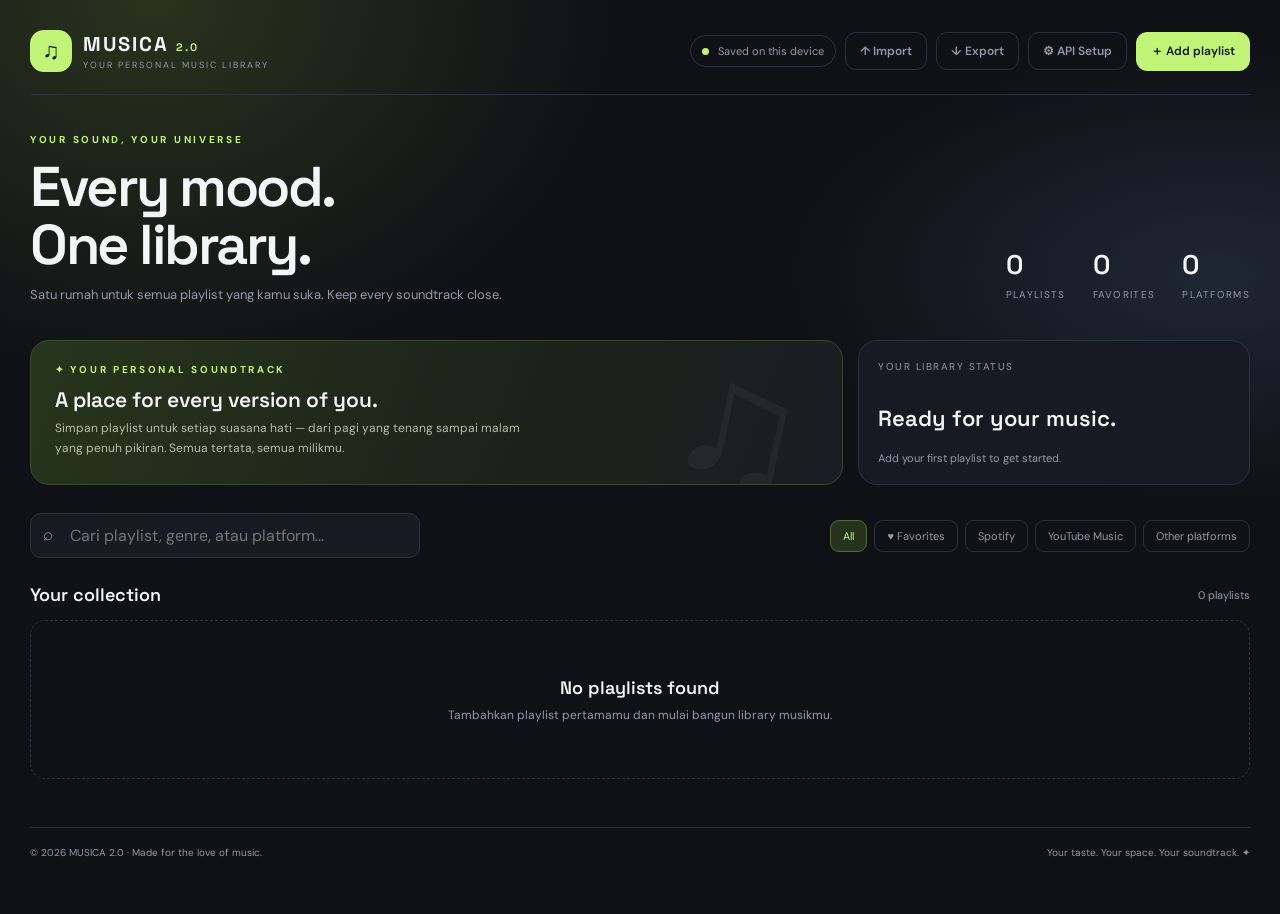
==== commit c61b2e13: "Update fmt.Println message from 'Hello' to 'Goodbye'" ====
--- a/index.html
+++ b/index.html
@@ -1,896 +1,81 @@
 <!DOCTYPE html>
 <html lang="id">
- <head>
-  <meta charset="utf-8"/>
-  <meta content="width=device-width, initial-scale=1" name="viewport"/>
-  <meta content="#101116" name="theme-color"/>
-  <title>
-   MUSICA 2.0 &mdash; Your Personal Music Library
-  </title>
-  <link href="https://fonts.googleapis.com" rel="preconnect"/>
-  <link crossorigin="" href="https://fonts.gstatic.com" rel="preconnect"/>
-  <link href="https://fonts.googleapis.com/css2?family=DM+Sans:wght@400;500;600;700&amp;family=Space+Grotesk:wght@400;500;600;700&amp;display=swap" rel="stylesheet"/>
-  <style>
-   :root {
-    --bg:#101116;
-    --panel:#171a22;
-    --panel2:#20242e;
-    --line:#2b303c;
-    --text:#f4f5f7;
-    --muted:#9298a8;
-    --accent:#c1f477;
-    --accent2:#9bd34e;
-    --pink:#f18da9;
-    --shadow:0 22px 65px #0008
-}
-* {
-    box-sizing:border-box
-}
-body {
-    margin:0;
-    background:radial-gradient(ellipse at 12% 0%,#29331d 0,transparent 29%),radial-gradient(ellipse at 95% 30%,#1e2634 0,transparent 25%),var(--bg);
-    color:var(--text);
-    font-family:'DM Sans',sans-serif;
-    min-height:100vh
-}
-button,input,select,textarea {
-    font:inherit
-}
-button {
-    cursor:pointer
-}
-.app {
-    max-width:1360px;
-    margin:auto;
-    padding:25px 30px 55px
-}
-.topbar {
-    display:flex;
-    align-items:center;
-    justify-content:space-between;
-    border-bottom:1px solid var(--line);
-    padding:5px 0 22px;
-    gap:20px
-}
-.brand {
-    display:flex;
-    align-items:center;
-    gap:11px
-}
-.logo {
-    width:42px;
-    height:42px;
-    border-radius:14px;
-    background:var(--accent);
-    color:#11160b;
-    display:grid;
-    place-items:center;
-    font-size:23px;
-    font-weight:700
-}
-.brand strong {
-    font:700 20px 'Space Grotesk';
-    letter-spacing:2px
-}
-.brand small {
-    display:block;
-    color:var(--muted);
-    font-size:9px;
-    letter-spacing:2px;
-    margin-top:2px
-}
-.top-actions {
-    display:flex;
-    gap:9px;
-    align-items:center
-}
-.sync-pill {
-    color:var(--muted);
-    font-size:11px;
-    border:1px solid var(--line);
-    border-radius:30px;
-    padding:8px 11px
-}
-.sync-pill i {
-    display:inline-block;
-    width:7px;
-    height:7px;
-    background:var(--accent);
-    border-radius:50%;
-    margin-right:6px
-}
-.btn {
-    border:1px solid var(--line);
-    background:var(--panel2);
-    color:var(--text);
-    border-radius:11px;
-    padding:10px 14px;
-    font-weight:600;
-    font-size:12px;
-    transition:.2s
-}
-.btn:hover {
-    border-color:#66734f;
-    transform:translateY(-1px)
-}
-.btn.primary {
-    background:var(--accent);
-    color:#14190e;
-    border-color:var(--accent)
-}
-.btn.ghost {
-    background:transparent;
-    color:var(--muted)
-}
-.btn.danger {
-    color:var(--pink)
-}
-.hero {
-    display:flex;
-    justify-content:space-between;
-    align-items:end;
-    gap:24px;
-    padding:38px 0 27px
-}
-.eyebrow {
-    color:var(--accent);
-    font-size:10px;
-    letter-spacing:2.7px;
-    text-transform:uppercase;
-    font-weight:700
-}
-.hero h1 {
-    font:600 clamp(34px,5vw,56px)/1.04 'Space Grotesk';
-    letter-spacing:-2.5px;
-    margin:12px 0
-}
-.hero p {
-    color:var(--muted);
-    font-size:13px;
-    margin:0
-}
-.hero-stats {
-    display:flex;
-    gap:27px
-}
-.stat strong {
-    display:block;
-    font:600 27px 'Space Grotesk'
-}
-.stat span {
-    font-size:10px;
-    color:var(--muted);
-    letter-spacing:1.3px;
-    text-transform:uppercase
-}
-.featured {
-    display:grid;
-    grid-template-columns:1.35fr .65fr;
-    gap:15px;
-    margin:10px 0 28px
-}
-.welcome-card {
-    border:1px solid #3b4930;
-    border-radius:19px;
-    padding:22px 24px;
-    background:linear-gradient(110deg,#27351c,#1b211a 65%,#1a1d24);
-    position:relative;
-    overflow:hidden;
-    min-height:145px
-}
-.welcome-card:after {
-    content:"♫";
-    position:absolute;
-    right:35px;
-    top:-30px;
-    font:180px 'Space Grotesk';
-    color:#ffffff0b;
-    transform:rotate(12deg)
-}
-.welcome-card h2 {
-    font:600 21px 'Space Grotesk';
-    margin:10px 0 6px
-}
-.welcome-card p {
-    font-size:12px;
-    color:#b5bea9;
-    margin:0;
-    max-width:470px;
-    line-height:1.6
-}
-.mini-card {
-    border:1px solid var(--line);
-    background:var(--panel);
-    border-radius:19px;
-    padding:19px;
-    display:flex;
-    flex-direction:column;
-    justify-content:space-between
-}
-.mini-label {
-    font-size:10px;
-    color:var(--muted);
-    letter-spacing:1.5px;
-    text-transform:uppercase
-}
-.mini-card strong {
-    font:600 22px 'Space Grotesk';
-    margin-top:12px
-}
-.mini-card small {
-    color:var(--muted);
-    font-size:11px
-}
-.toolbar {
-    display:flex;
-    justify-content:space-between;
-    align-items:center;
-    gap:12px;
-    flex-wrap:wrap;
-    margin:17px 0
-}
-.searchbox {
-    position:relative;
-    flex:1;
-    max-width:390px;
-    min-width:210px
-}
-.searchbox span {
-    position:absolute;
-    left:13px;
-    top:10px;
-    color:var(--muted);
-    font-size:17px
-}
-.searchbox input {
-    width:100%;
-    padding:11px 13px 11px 39px;
-    background:var(--panel);
-    border:1px solid var(--line);
-    border-radius:11px;
-    color:var(--text);
-    outline:none
-}
-.searchbox input:focus,.field input:focus,.field select:focus {
-    border-color:var(--accent2)
-}
-.filters {
-    display:flex;
-    gap:7px;
-    overflow:auto
-}
-.filter {
-    white-space:nowrap;
-    background:transparent;
-    border:1px solid var(--line);
-    border-radius:9px;
-    padding:8px 12px;
-    color:var(--muted);
-    font-size:11px
-}
-.filter.active,.filter:hover {
-    background:#26321c;
-    border-color:#526a35;
-    color:var(--accent)
-}
-.section-head {
-    display:flex;
-    justify-content:space-between;
-    align-items:center;
-    margin:25px 0 14px
-}
-.section-head h2 {
-    font:600 18px 'Space Grotesk';
-    margin:0
-}
-.section-head span {
-    font-size:11px;
-    color:var(--muted)
-}
-.grid {
-    display:grid;
-    grid-template-columns:repeat(4,minmax(0,1fr));
-    gap:15px
-}
-.card {
-    background:var(--panel);
-    border:1px solid var(--line);
-    border-radius:16px;
-    padding:11px;
-    min-width:0;
-    transition:.2s
-}
-.card:hover {
-    transform:translateY(-3px);
-    border-color:#59634a;
-    box-shadow:var(--shadow)
-}
-.cover {
-    height:166px;
-    border-radius:10px;
-    position:relative;
-    overflow:hidden;
-    display:grid;
-    place-items:center;
-    background:linear-gradient(135deg,#44552f,#202b25)
-}
-.cover img {
-    width:100%;
-    height:100%;
-    object-fit:cover
-}
-.cover-letter {
-    font:600 38px 'Space Grotesk';
-    color:#ffffffa8;
-    letter-spacing:-2px
-}
-.platform {
-    position:absolute;
-    top:9px;
-    left:9px;
-    background:#101116d9;
-    border:1px solid #ffffff24;
-    border-radius:7px;
-    padding:5px 8px;
-    font-size:9px
-}
-.heart {
-    position:absolute;
-    right:8px;
-    top:8px;
-    width:29px;
-    height:29px;
-    border:1px solid #ffffff2c;
-    background:#101116bb;
-    color:white;
-    border-radius:50%;
-    font-size:15px
-}
-.heart.on {
-    color:var(--pink)
-}
-.card-info {
-    padding:12px 2px 2px
-}
-.card-title {
-    font:600 15px 'Space Grotesk';
-    white-space:nowrap;
-    overflow:hidden;
-    text-overflow:ellipsis
-}
-.card-note {
-    font-size:10px;
-    color:var(--muted);
-    margin-top:5px;
-    white-space:nowrap;
-    overflow:hidden;
-    text-overflow:ellipsis
-}
-.card-bottom {
-    display:flex;
-    align-items:center;
-    justify-content:space-between;
-    margin-top:13px;
-    gap:6px
-}
-.genre {
-    font-size:9px;
-    background:#27321e;
-    color:var(--accent);
-    padding:6px 8px;
-    border-radius:7px;
-    white-space:nowrap
-}
-.card-actions {
-    display:flex;
-    align-items:center;
-    gap:5px
-}
-.tiny {
-    width:27px;
-    height:27px;
-    border:1px solid var(--line);
-    background:var(--panel2);
-    color:var(--muted);
-    border-radius:7px
-}
-.tiny:hover {
-    color:white
-}
-.play {
-    border:0;
-    background:var(--accent);
-    color:#151a0f;
-    border-radius:8px;
-    padding:7px 9px;
-    font-size:10px;
-    font-weight:700
-}
-.empty {
-    grid-column:1/-1;
-    border:1px dashed var(--line);
-    border-radius:15px;
-    text-align:center;
-    padding:55px 15px;
-    color:var(--muted);
-    font-size:12px
-}
-.empty strong {
-    display:block;
-    color:var(--text);
-    font:600 18px 'Space Grotesk';
-    margin-bottom:8px
-}
-.player {
-    display:none;
-    margin-top:28px;
-    border:1px solid var(--line);
-    background:var(--panel);
-    border-radius:18px;
-    padding:17px
-}
-.player.show {
-    display:block
-}
-.player-head {
-    display:flex;
-    justify-content:space-between;
-    align-items:center;
-    margin-bottom:12px
-}
-.player-head strong {
-    font:600 16px 'Space Grotesk'
-}
-.player-head span {
-    font-size:10px;
-    color:var(--muted)
-}
-.embed-wrap {
-    border-radius:12px;
-    overflow:hidden;
-    background:#0c0d10;
-    min-height:80px
-}
-.embed-wrap iframe {
-    display:block;
-    width:100%;
-    border:0;
-    min-height:166px
-}
-.player-hint {
-    color:var(--muted);
-    font-size:10px;
-    line-height:1.5;
-    margin:10px 2px 0
-}
-footer {
-    border-top:1px solid var(--line);
-    margin-top:48px;
-    padding-top:18px;
-    display:flex;
-    justify-content:space-between;
-    gap:10px;
-    color:var(--muted);
-    font-size:10px
-}
-.backdrop {
-    position:fixed;
-    inset:0;
-    background:#000b;
-    display:none;
-    place-items:center;
-    padding:16px;
-    z-index:10
-}
-.backdrop.show {
-    display:grid
-}
-.modal {
-    width:min(100%,510px);
-    max-height:92vh;
-    overflow:auto;
-    background:#191c25;
-    border:1px solid var(--line);
-    border-radius:19px;
-    padding:22px;
-    box-shadow:var(--shadow)
-}
-.modal-head {
-    display:flex;
-    justify-content:space-between;
-    align-items:center;
-    margin-bottom:17px
-}
-.modal h3 {
-    font:600 21px 'Space Grotesk';
-    margin:0
-}
-.close {
-    background:none;
-    border:0;
-    color:var(--muted);
-    font-size:24px
-}
-.field {
-    margin:12px 0
-}
-.field label {
-    display:block;
-    font-size:9px;
-    letter-spacing:1px;
-    color:var(--muted);
-    margin-bottom:6px
-}
-.field input,.field select {
-    width:100%;
-    padding:11px 12px;
-    background:var(--bg);
-    border:1px solid var(--line);
-    border-radius:9px;
-    color:var(--text);
-    outline:none;
-    font-size:12px
-}
-.row2 {
-    display:grid;
-    grid-template-columns:1fr 1fr;
-    gap:11px
-}
-.modal-actions {
-    display:flex;
-    justify-content:flex-end;
-    gap:8px;
-    margin-top:19px
-}
-.hint {
-    font-size:10px;
-    color:var(--muted);
-    line-height:1.5;
-    margin-top:6px
-}
-.toast {
-    position:fixed;
-    bottom:20px;
-    left:50%;
-    transform:translate(-50%,20px);
-    opacity:0;
-    pointer-events:none;
-    background:var(--accent);
-    color:#15190f;
-    padding:11px 16px;
-    border-radius:9px;
-    font-size:11px;
-    font-weight:700;
-    transition:.2s;
-    z-index:20
-}
-.toast.show {
-    opacity:1;
-    transform:translate(-50%,0)
-}
-@media(max-width:1000px) {
-    .grid {
-        grid-template-columns:repeat(3,minmax(0,1fr))
-    }
-}
-@media(max-width:700px) {
-    .app {
-        padding:18px 15px 40px
-    }
-    .hero {
-        display:block;
-        padding-top:30px
-    }
-    .hero-stats {
-        margin-top:23px
-    }
-    .featured {
-        grid-template-columns:1fr
-    }
-    .mini-card {
-        min-height:100px
-    }
-    .grid {
-        grid-template-columns:repeat(2,minmax(0,1fr));
-        gap:10px
-    }
-    .cover {
-        height:140px
-    }
-    .sync-pill {
-        display:none
-    }
-    .toolbar {
-        align-items:stretch
-    }
-    .searchbox {
-        max-width:none
-    }
-    .filters {
-        padding-bottom:3px
-    }
-    .topbar {
-        padding-bottom:16px
-    }
-    .top-actions .btn {
-        padding:9px 10px
-    }
-    footer {
-        flex-direction:column
-    }
-}
-@media(max-width:390px) {
-    .cover {
-        height:120px
-    }
-    .card {
-        padding:8px
-    }
-    .card-title {
-        font-size:13px
-    }
-    .card-actions {
-        gap:3px
-    }
-}
-  </style>
- </head>
- <body>
-  <div class="app">
-   <header class="topbar">
-    <div class="brand">
-     <div class="logo">
-      ♫
-     </div>
-     <div>
-      <strong>
-       MUSICA
-       <span style="color:var(--accent);font-size:11px">
-        2.0
-       </span>
-      </strong>
-      <small>
-       YOUR PERSONAL MUSIC LIBRARY
-      </small>
-     </div>
-    </div>
-    <div class="top-actions">
-     <span class="sync-pill">
-      <i>
-      </i>
-      Saved on this device
-     </span>
-     <button class="btn ghost" id="importBtn">
-      &uarr; Import
-     </button>
-     <button class="btn ghost" id="exportBtn">
-      &darr; Export
-     </button>
-     <button class="btn primary" id="addBtn">
-      ＋ Add playlist
-     </button>
-     <input accept=".json,application/json" hidden="" id="fileInput" type="file"/>
-    </div>
-   </header>
-   <section class="hero">
-    <div>
-     <div class="eyebrow">
-      Your sound, your universe
-     </div>
-     <h1>
-      Every mood.
-      <br/>
-      One library.
-     </h1>
-     <p>
-      Satu rumah untuk semua playlist yang kamu suka. Keep every soundtrack close.
-     </p>
-    </div>
-    <div class="hero-stats">
-     <div class="stat">
-      <strong id="total">
-       0
-      </strong>
-      <span>
-       Playlists
-      </span>
-     </div>
-     <div class="stat">
-      <strong id="favs">
-       0
-      </strong>
-      <span>
-       Favorites
-      </span>
-     </div>
-     <div class="stat">
-      <strong id="platforms">
-       0
-      </strong>
-      <span>
-       Platforms
-      </span>
-     </div>
-    </div>
-   </section>
-   <section class="featured">
-    <div class="welcome-card">
-     <div class="eyebrow">
-      ✦ YOUR PERSONAL SOUNDTRACK
-     </div>
-     <h2>
-      A place for every version of you.
-     </h2>
-     <p>
-      Simpan playlist untuk setiap suasana hati &mdash; dari pagi yang tenang sampai malam yang penuh pikiran. Semua tertata, semua milikmu.
-     </p>
-    </div>
-    <div class="mini-card">
-     <span class="mini-label">
-      YOUR LIBRARY STATUS
-     </span>
-     <strong id="statusText">
-      Ready for your music.
-     </strong>
-     <small id="statusSub">
-      Add your first playlist to get started.
-     </small>
-    </div>
-   </section>
-   <div class="toolbar">
-    <div class="searchbox">
-     <span>
-      &telrec;
-     </span>
-     <input id="search" placeholder="Cari playlist, genre, atau platform..."/>
-    </div>
-    <div class="filters" id="filters">
-     <button class="filter active" data-filter="all">
-      All
-     </button>
-     <button class="filter" data-filter="favorite">
-      &hearts; Favorites
-     </button>
-     <button class="filter" data-filter="Spotify">
-      Spotify
-     </button>
-     <button class="filter" data-filter="YouTube Music">
-      YouTube Music
-     </button>
-     <button class="filter" data-filter="other">
-      Other platforms
-     </button>
-    </div>
-   </div>
-   <div class="section-head">
-    <h2 id="sectionTitle">
-     Your collection
-    </h2>
-    <span id="countLabel">
-     0 playlists
-    </span>
-   </div>
-   <main class="grid" id="grid">
-   </main>
-   <section class="player" id="player">
-    <div class="player-head">
-     <div>
-      <strong id="playerTitle">
-       Now playing
-      </strong>
-      <br/>
-      <span id="playerPlatform">
-       Embedded player
-      </span>
-     </div>
-     <button class="btn ghost" id="closePlayer">
-      Close player &times;
-     </button>
-    </div>
-    <div class="embed-wrap" id="embed">
-    </div>
-    <p class="player-hint">
-     Player ditampilkan melalui layanan resmi platform. Beberapa playlist mungkin tidak mendukung embed atau meminta kamu membuka aplikasi/platform aslinya.
-    </p>
-   </section>
-   <footer>
-    <span>
-     &copy; 2026 MUSICA 2.0 &middot; Made for the love of music.
-    </span>
-    <span>
-     Your taste. Your space. Your soundtrack. ✦
-    </span>
-   </footer>
-  </div>
-  <div class="backdrop" id="backdrop">
-   <form class="modal" id="form">
-    <div class="modal-head">
-     <h3 id="modalTitle">
-      Add a playlist
-     </h3>
-     <button class="close" id="close" type="button">
-      &times;
-     </button>
-    </div>
-    <input id="itemId" type="hidden"/>
-    <div class="field">
-     <label>
-      PLAYLIST NAME *
-     </label>
-     <input id="name" maxlength="70" placeholder="e.g. Songs for slow nights" required=""/>
-    </div>
-    <div class="row2">
-     <div class="field">
-      <label>
-       PLATFORM *
-      </label>
-      <select id="platform">
-       <option>
-        Spotify
-       </option>
-       <option>
-        YouTube Music
-       </option>
-       <option>
-        YouTube
-       </option>
-       <option>
-        Apple Music
-       </option>
-       <option>
-        SoundCloud
-       </option>
-       <option>
-        Deezer
-       </option>
-       <option>
-        Other
-       </option>
-      </select>
-     </div>
-     <div class="field">
-      <label>
-       GENRE / MOOD
-      </label>
-      <input id="genre" maxlength="30" placeholder="Indie, chill, focus..."/>
-     </div>
-    </div>
-    <div class="field">
-     <label>
-      PLAYLIST URL *
-     </label>
-     <input id="url" placeholder="https://..." required="" type="url"/>
-     <div class="hint">
-      Paste link playlist dari platform pilihanmu. MUSICA akan mencoba menampilkan embedded player jika didukung.
-     </div>
-    </div>
-    <div class="field">
-     <label>
-      COVER IMAGE URL (OPTIONAL)
-     </label>
-     <input id="cover" placeholder="https://..." type="url"/>
-    </div>
-    <div class="field">
-     <label>
-      PERSONAL NOTE (OPTIONAL)
-     </label>
-     <input id="note" maxlength="100" placeholder="A little soundtrack for rainy days..."/>
-    </div>
-    <div class="modal-actions">
-     <button class="btn ghost" id="cancel" type="button">
-      Cancel
-     </button>
-     <button class="btn primary" type="submit">
-      Save playlist
-     </button>
-    </div>
-   </form>
-  </div>
-  <div class="toast" id="toast">
-  </div>
- <script>
-const KEY='musica-v2-library';
-let items=read(), filter='all';
+<head>
+<meta charset="UTF-8"><meta name="viewport" content="width=device-width, initial-scale=1">
+<meta name="theme-color" content="#101116"><title>MUSICA 2.0 — Your Personal Music Library</title>
+<link rel="preconnect" href="https://fonts.googleapis.com"><link rel="preconnect" href="https://fonts.gstatic.com" crossorigin>
+<link href="https://fonts.googleapis.com/css2?family=DM+Sans:wght@400;500;600;700&family=Space+Grotesk:wght@400;500;600;700&display=swap" rel="stylesheet">
+<style>
+:root{--bg:#101116;--panel:#171a22;--panel2:#20242e;--line:#2b303c;--text:#f4f5f7;--muted:#9298a8;--accent:#c1f477;--accent2:#9bd34e;--pink:#f18da9;--shadow:0 22px 65px #0008}
+*{box-sizing:border-box}body{margin:0;background:radial-gradient(ellipse at 12% 0%,#29331d 0,transparent 29%),radial-gradient(ellipse at 95% 30%,#1e2634 0,transparent 25%),var(--bg);color:var(--text);font-family:'DM Sans',sans-serif;min-height:100vh}button,input,select,textarea{font:inherit}button{cursor:pointer}
+.app{max-width:1360px;margin:auto;padding:25px 30px 55px}.topbar{display:flex;align-items:center;justify-content:space-between;border-bottom:1px solid var(--line);padding:5px 0 22px;gap:20px}.brand{display:flex;align-items:center;gap:11px}.logo{width:42px;height:42px;border-radius:14px;background:var(--accent);color:#11160b;display:grid;place-items:center;font-size:23px;font-weight:700}.brand strong{font:700 20px 'Space Grotesk';letter-spacing:2px}.brand small{display:block;color:var(--muted);font-size:9px;letter-spacing:2px;margin-top:2px}.top-actions{display:flex;gap:9px;align-items:center}.sync-pill{color:var(--muted);font-size:11px;border:1px solid var(--line);border-radius:30px;padding:8px 11px}.sync-pill i{display:inline-block;width:7px;height:7px;background:var(--accent);border-radius:50%;margin-right:6px}
+.btn{border:1px solid var(--line);background:var(--panel2);color:var(--text);border-radius:11px;padding:10px 14px;font-weight:600;font-size:12px;transition:.2s}.btn:hover{border-color:#66734f;transform:translateY(-1px)}.btn.primary{background:var(--accent);color:#14190e;border-color:var(--accent)}.btn.ghost{background:transparent;color:var(--muted)}.btn.danger{color:var(--pink)}
+.hero{display:flex;justify-content:space-between;align-items:end;gap:24px;padding:38px 0 27px}.eyebrow{color:var(--accent);font-size:10px;letter-spacing:2.7px;text-transform:uppercase;font-weight:700}.hero h1{font:600 clamp(34px,5vw,56px)/1.04 'Space Grotesk';letter-spacing:-2.5px;margin:12px 0}.hero p{color:var(--muted);font-size:13px;margin:0}.hero-stats{display:flex;gap:27px}.stat strong{display:block;font:600 27px 'Space Grotesk'}.stat span{font-size:10px;color:var(--muted);letter-spacing:1.3px;text-transform:uppercase}
+.featured{display:grid;grid-template-columns:1.35fr .65fr;gap:15px;margin:10px 0 28px}.welcome-card{border:1px solid #3b4930;border-radius:19px;padding:22px 24px;background:linear-gradient(110deg,#27351c,#1b211a 65%,#1a1d24);position:relative;overflow:hidden;min-height:145px}.welcome-card:after{content:"♫";position:absolute;right:35px;top:-30px;font:180px 'Space Grotesk';color:#ffffff0b;transform:rotate(12deg)}.welcome-card h2{font:600 21px 'Space Grotesk';margin:10px 0 6px}.welcome-card p{font-size:12px;color:#b5bea9;margin:0;max-width:470px;line-height:1.6}.mini-card{border:1px solid var(--line);background:var(--panel);border-radius:19px;padding:19px;display:flex;flex-direction:column;justify-content:space-between}.mini-label{font-size:10px;color:var(--muted);letter-spacing:1.5px;text-transform:uppercase}.mini-card strong{font:600 22px 'Space Grotesk';margin-top:12px}.mini-card small{color:var(--muted);font-size:11px}
+.toolbar{display:flex;justify-content:space-between;align-items:center;gap:12px;flex-wrap:wrap;margin:17px 0}.searchbox{position:relative;flex:1;max-width:390px;min-width:210px}.searchbox span{position:absolute;left:13px;top:10px;color:var(--muted);font-size:17px}.searchbox input{width:100%;padding:11px 13px 11px 39px;background:var(--panel);border:1px solid var(--line);border-radius:11px;color:var(--text);outline:none}.searchbox input:focus,.field input:focus,.field select:focus{border-color:var(--accent2)}.filters{display:flex;gap:7px;overflow:auto}.filter{white-space:nowrap;background:transparent;border:1px solid var(--line);border-radius:9px;padding:8px 12px;color:var(--muted);font-size:11px}.filter.active,.filter:hover{background:#26321c;border-color:#526a35;color:var(--accent)}
+.section-head{display:flex;justify-content:space-between;align-items:center;margin:25px 0 14px}.section-head h2{font:600 18px 'Space Grotesk';margin:0}.section-head span{font-size:11px;color:var(--muted)}
+.grid{display:grid;grid-template-columns:repeat(4,minmax(0,1fr));gap:15px}.card{background:var(--panel);border:1px solid var(--line);border-radius:16px;padding:11px;min-width:0;transition:.2s}.card:hover{transform:translateY(-3px);border-color:#59634a;box-shadow:var(--shadow)}.cover{height:166px;border-radius:10px;position:relative;overflow:hidden;display:grid;place-items:center;background:linear-gradient(135deg,#44552f,#202b25)}.cover img{width:100%;height:100%;object-fit:cover}.cover-letter{font:600 38px 'Space Grotesk';color:#ffffffa8;letter-spacing:-2px}.platform{position:absolute;top:9px;left:9px;background:#101116d9;border:1px solid #ffffff24;border-radius:7px;padding:5px 8px;font-size:9px}.heart{position:absolute;right:8px;top:8px;width:29px;height:29px;border:1px solid #ffffff2c;background:#101116bb;color:white;border-radius:50%;font-size:15px}.heart.on{color:var(--pink)}.card-info{padding:12px 2px 2px}.card-title{font:600 15px 'Space Grotesk';white-space:nowrap;overflow:hidden;text-overflow:ellipsis}.card-note{font-size:10px;color:var(--muted);margin-top:5px;white-space:nowrap;overflow:hidden;text-overflow:ellipsis}.card-bottom{display:flex;align-items:center;justify-content:space-between;margin-top:13px;gap:6px}.genre{font-size:9px;background:#27321e;color:var(--accent);padding:6px 8px;border-radius:7px;white-space:nowrap}.card-actions{display:flex;align-items:center;gap:5px}.tiny{width:27px;height:27px;border:1px solid var(--line);background:var(--panel2);color:var(--muted);border-radius:7px}.tiny:hover{color:white}.play{border:0;background:var(--accent);color:#151a0f;border-radius:8px;padding:7px 9px;font-size:10px;font-weight:700}.tracks-btn{border:1px solid #46513a;background:#26321e;color:var(--accent);border-radius:8px;padding:7px 9px;font-size:10px;font-weight:700;white-space:nowrap}.track-list{display:grid;gap:8px;margin-top:14px}.track-item{display:flex;align-items:center;gap:11px;padding:10px 12px;border:1px solid var(--line);background:var(--bg);border-radius:10px;font-size:12px}.track-number{color:var(--accent);font:600 11px 'Space Grotesk';min-width:20px}.track-main{min-width:0;flex:1}.track-title{font-weight:600}.track-artist{font-size:10px;color:var(--muted);margin-top:3px}.track-link{color:var(--accent);font-size:10px;text-decoration:none}.track-empty{color:var(--muted);font-size:12px;text-align:center;padding:25px 10px;border:1px dashed var(--line);border-radius:10px}.empty{grid-column:1/-1;border:1px dashed var(--line);border-radius:15px;text-align:center;padding:55px 15px;color:var(--muted);font-size:12px}.empty strong{display:block;color:var(--text);font:600 18px 'Space Grotesk';margin-bottom:8px}
+.player{display:none;margin-top:28px;border:1px solid var(--line);background:var(--panel);border-radius:18px;padding:17px}.player.show{display:block}.player-head{display:flex;justify-content:space-between;align-items:center;margin-bottom:12px}.player-head strong{font:600 16px 'Space Grotesk'}.player-head span{font-size:10px;color:var(--muted)}.embed-wrap{border-radius:12px;overflow:hidden;background:#0c0d10;min-height:80px}.embed-wrap iframe{display:block;width:100%;border:0;min-height:166px}.player-hint{color:var(--muted);font-size:10px;line-height:1.5;margin:10px 2px 0}
+footer{border-top:1px solid var(--line);margin-top:48px;padding-top:18px;display:flex;justify-content:space-between;gap:10px;color:var(--muted);font-size:10px}
+.backdrop{position:fixed;inset:0;background:#000b;display:none;place-items:center;padding:16px;z-index:10}.backdrop.show{display:grid}.modal{width:min(100%,510px);max-height:92vh;overflow:auto;background:#191c25;border:1px solid var(--line);border-radius:19px;padding:22px;box-shadow:var(--shadow)}.modal-head{display:flex;justify-content:space-between;align-items:center;margin-bottom:17px}.modal h3{font:600 21px 'Space Grotesk';margin:0}.close{background:none;border:0;color:var(--muted);font-size:24px}.field{margin:12px 0}.field label{display:block;font-size:9px;letter-spacing:1px;color:var(--muted);margin-bottom:6px}.field input,.field select,.field textarea{width:100%;padding:11px 12px;background:var(--bg);border:1px solid var(--line);border-radius:9px;color:var(--text);outline:none;font-size:12px}.field textarea{min-height:110px;resize:vertical;font-family:inherit;line-height:1.6}.row2{display:grid;grid-template-columns:1fr 1fr;gap:11px}.modal-actions{display:flex;justify-content:flex-end;gap:8px;margin-top:19px}.hint{font-size:10px;color:var(--muted);line-height:1.5;margin-top:6px}
+.toast{position:fixed;bottom:20px;left:50%;transform:translate(-50%,20px);opacity:0;pointer-events:none;background:var(--accent);color:#15190f;padding:11px 16px;border-radius:9px;font-size:11px;font-weight:700;transition:.2s;z-index:20}.toast.show{opacity:1;transform:translate(-50%,0)}
+@media(max-width:1000px){.grid{grid-template-columns:repeat(3,minmax(0,1fr))}}@media(max-width:700px){.app{padding:18px 15px 40px}.hero{display:block;padding-top:30px}.hero-stats{margin-top:23px}.featured{grid-template-columns:1fr}.mini-card{min-height:100px}.grid{grid-template-columns:repeat(2,minmax(0,1fr));gap:10px}.cover{height:140px}.sync-pill{display:none}.toolbar{align-items:stretch}.searchbox{max-width:none}.filters{padding-bottom:3px}.topbar{padding-bottom:16px}.top-actions .btn{padding:9px 10px}footer{flex-direction:column}}@media(max-width:390px){.cover{height:120px}.card{padding:8px}.card-title{font-size:13px}.card-actions{gap:3px}}
+</style>
+</head>
+<body>
+<div class="app">
+<header class="topbar">
+  <div class="brand"><div class="logo">♫</div><div><strong>MUSICA <span style="color:var(--accent);font-size:11px">2.0</span></strong><small>YOUR PERSONAL MUSIC LIBRARY</small></div></div>
+  <div class="top-actions"><span class="sync-pill"><i></i> Saved on this device</span><button class="btn ghost" id="importBtn">↑ Import</button><button class="btn ghost" id="exportBtn">↓ Export</button><button class="btn ghost" id="settingsBtn">⚙ API Setup</button><button class="btn primary" id="addBtn">＋ Add playlist</button><input id="fileInput" type="file" accept=".json,application/json" hidden></div>
+</header>
+<section class="hero">
+  <div><div class="eyebrow">Your sound, your universe</div><h1>Every mood.<br>One library.</h1><p>Satu rumah untuk semua playlist yang kamu suka. Keep every soundtrack close.</p></div>
+  <div class="hero-stats"><div class="stat"><strong id="total">0</strong><span>Playlists</span></div><div class="stat"><strong id="favs">0</strong><span>Favorites</span></div><div class="stat"><strong id="platforms">0</strong><span>Platforms</span></div></div>
+</section>
+<section class="featured">
+  <div class="welcome-card"><div class="eyebrow">✦ YOUR PERSONAL SOUNDTRACK</div><h2>A place for every version of you.</h2><p>Simpan playlist untuk setiap suasana hati — dari pagi yang tenang sampai malam yang penuh pikiran. Semua tertata, semua milikmu.</p></div>
+  <div class="mini-card"><span class="mini-label">YOUR LIBRARY STATUS</span><strong id="statusText">Ready for your music.</strong><small id="statusSub">Add your first playlist to get started.</small></div>
+</section>
+<div class="toolbar"><div class="searchbox"><span>⌕</span><input id="search" placeholder="Cari playlist, genre, atau platform..."></div><div class="filters" id="filters"><button class="filter active" data-filter="all">All</button><button class="filter" data-filter="favorite">♥ Favorites</button><button class="filter" data-filter="Spotify">Spotify</button><button class="filter" data-filter="YouTube Music">YouTube Music</button><button class="filter" data-filter="other">Other platforms</button></div></div>
+<div class="section-head"><h2 id="sectionTitle">Your collection</h2><span id="countLabel">0 playlists</span></div>
+<main class="grid" id="grid"></main>
+<section class="player" id="player"><div class="player-head"><div><strong id="playerTitle">Now playing</strong><br><span id="playerPlatform">Embedded player</span></div><button class="btn ghost" id="closePlayer">Close player ×</button></div><div class="embed-wrap" id="embed"></div><p class="player-hint">Player ditampilkan melalui layanan resmi platform. Beberapa playlist mungkin tidak mendukung embed atau meminta kamu membuka aplikasi/platform aslinya.</p></section>
+<footer><span>© 2026 MUSICA 2.0 · Made for the love of music.</span><span>Your taste. Your space. Your soundtrack. ✦</span></footer>
+</div>
+
+<div class="backdrop" id="backdrop"><form class="modal" id="form">
+<div class="modal-head"><h3 id="modalTitle">Add a playlist</h3><button class="close" type="button" id="close">×</button></div>
+<input id="itemId" type="hidden">
+<div class="field"><label>PLAYLIST NAME *</label><input id="name" required maxlength="70" placeholder="e.g. Songs for slow nights"></div>
+<div class="row2"><div class="field"><label>PLATFORM *</label><select id="platform"><option>Spotify</option><option>YouTube Music</option><option>YouTube</option><option>Apple Music</option><option>SoundCloud</option><option>Deezer</option><option>Other</option></select></div><div class="field"><label>GENRE / MOOD</label><input id="genre" maxlength="30" placeholder="Indie, chill, focus..."></div></div>
+<div class="field"><label>PLAYLIST URL *</label><input id="url" type="url" required placeholder="https://..."><div class="hint">Paste link playlist dari platform pilihanmu. MUSICA akan mencoba menampilkan embedded player jika didukung.</div></div>
+<div class="field"><label>COVER IMAGE URL (OPTIONAL)</label><input id="cover" type="url" placeholder="https://..."></div>
+<div class="field"><label>DAFTAR LAGU (OPSIONAL)</label><textarea id="tracks" placeholder="Masukkan satu judul lagu per baris&#10;Contoh:&#10;Sempurna — Andra and The Backbone&#10;Evaluasi — Hindia"></textarea><div class="hint">Untuk Spotify dan YouTube Music, daftar lagu akan diambil otomatis jika API sudah diatur. Isi manual hanya sebagai alternatif.</div></div>
+ <div class="field"><label>PERSONAL NOTE (OPTIONAL)</label><input id="note" maxlength="100" placeholder="A little soundtrack for rainy days..."></div>
+<div class="modal-actions"><button class="btn ghost" type="button" id="cancel">Cancel</button><button class="btn primary" type="submit">Save playlist</button></div>
+</form></div>
+<div class="backdrop" id="tracksBackdrop"><section class="modal" role="dialog" aria-modal="true" aria-labelledby="tracksTitle">
+ <div class="modal-head"><div><h3 id="tracksTitle">Daftar lagu</h3><div class="hint" id="tracksSubtitle"></div></div><button class="close" type="button" id="closeTracks">×</button></div>
+ <div class="track-list" id="tracksList"></div><p class="hint">Metadata lagu ditampilkan dari API resmi platform. Spotify membatasi akses playlist tertentu hanya untuk pemilik atau kolaborator playlist.</p>
+ <div class="modal-actions"><button class="btn ghost" type="button" id="refreshTracks">↻ Refresh daftar lagu</button><button class="btn ghost" type="button" id="closeTracksBottom">Tutup</button></div>
+ </section></div>
+<div class="backdrop" id="settingsBackdrop"><section class="modal" role="dialog" aria-modal="true" aria-labelledby="settingsTitle">
+ <div class="modal-head"><h3 id="settingsTitle">Pengaturan API</h3><button class="close" type="button" id="closeSettings">×</button></div>
+ <div class="field"><label>SPOTIFY CLIENT ID</label><input id="spotifyClientId" autocomplete="off" placeholder="Masukkan Client ID Spotify"></div>
+ <div class="hint">Buat aplikasi di Spotify Developer Dashboard, aktifkan Authorization Code with PKCE, lalu daftarkan Redirect URI berikut secara persis:</div>
+ <div class="field"><input id="redirectUriDisplay" readonly></div>
+ <div class="field"><label>YOUTUBE DATA API KEY</label><input id="youtubeApiKey" autocomplete="off" placeholder="Masukkan API key Google"></div>
+ <div class="hint">API key YouTube sebaiknya dibatasi berdasarkan HTTP referrer dan YouTube Data API v3. Jangan masukkan Spotify Client Secret di sini.</div>
+ <div class="modal-actions"><button class="btn ghost" type="button" id="connectSpotify">Hubungkan Spotify</button><button class="btn ghost" type="button" id="disconnectSpotify">Putuskan Spotify</button><button class="btn ghost" type="button" id="cancelSettings">Batal</button><button class="btn primary" type="button" id="saveSettings">Simpan pengaturan</button></div>
+ </section></div>
+<div class="toast" id="toast"></div>
+<script>
+const KEY='musica-v2-library', SETTINGS='musica-v2-api-settings', SPOTIFY_TOKEN='musica-v2-spotify-token';
+let items=read(), filter='all', activeTracksId=null;
+let apiSettings=readSettings();
+function readSettings(){try{return JSON.parse(localStorage.getItem(SETTINGS)||'{}')}catch{return {}}}
+function saveApiSettings(){localStorage.setItem(SETTINGS,JSON.stringify(apiSettings))}
+function redirectUri(){return location.origin==='null'?'':location.origin+location.pathname}
 const $=id=>document.getElementById(id);
 function read(){try{return JSON.parse(localStorage.getItem(KEY)||'[]')}catch{return []}}
 function persist(){localStorage.setItem(KEY,JSON.stringify(items));stats()}
@@ -909,10 +94,10 @@
  $('grid').innerHTML=list.length?list.map(p=>`<article class="card">
  <div class="cover">${p.cover?`<img src="${esc(p.cover)}" alt="" onerror="this.remove()">`:`<div class="cover-letter">${initials(p.name)}</div>`}<span class="platform">${esc(p.platform)}</span><button class="heart ${p.favorite?'on':''}" data-action="fav" data-id="${p.id}">${p.favorite?'♥':'♡'}</button></div>
  <div class="card-info"><div class="card-title" title="${esc(p.name)}">${esc(p.name)}</div><div class="card-note">${esc(p.note||p.genre||'Your personal soundtrack')}</div>
- <div class="card-bottom"><span class="genre">${esc(p.genre||'Unsorted')}</span><div class="card-actions"><button class="tiny" title="Edit" data-action="edit" data-id="${p.id}">✎</button><button class="tiny" title="Delete" data-action="delete" data-id="${p.id}">⌫</button><button class="play" data-action="play" data-id="${p.id}">PLAY ▶</button></div></div></div></article>`).join(''):`<div class="empty"><strong>No playlists found</strong>${q?'Coba kata kunci lain.':'Tambahkan playlist pertamamu dan mulai bangun library musikmu.'}</div>`;
+ <div class="card-bottom"><span class="genre">${esc(p.genre||'Unsorted')}</span><div class="card-actions"><button class="tiny" title="Edit" data-action="edit" data-id="${p.id}">✎</button><button class="tiny" title="Delete" data-action="delete" data-id="${p.id}">⌫</button><button class="tracks-btn" data-action="tracks" data-id="${p.id}">TRACKS ☷</button><button class="play" data-action="play" data-id="${p.id}">PLAY ▶</button></div></div></div></article>`).join(''):`<div class="empty"><strong>No playlists found</strong>${q?'Coba kata kunci lain.':'Tambahkan playlist pertamamu dan mulai bangun library musikmu.'}</div>`;
  stats();
 }
-function modal(p=null){$('form').reset();$('itemId').value=p?.id||'';$('modalTitle').textContent=p?'Edit playlist':'Add a playlist';if(p){$('name').value=p.name;$('platform').value=p.platform;$('genre').value=p.genre||'';$('url').value=p.url;$('cover').value=p.cover||'';$('note').value=p.note||''}$('backdrop').classList.add('show');$('name').focus()}
+function modal(p=null){$('form').reset();$('itemId').value=p?.id||'';$('modalTitle').textContent=p?'Edit playlist':'Add a playlist';if(p){$('name').value=p.name;$('platform').value=p.platform;$('genre').value=p.genre||'';$('url').value=p.url;$('cover').value=p.cover||'';$('note').value=p.note||'';$('tracks').value=Array.isArray(p.tracks)?p.tracks.map(t=>typeof t==='string'?t:[t.title,t.artist].filter(Boolean).join(' — ')).join('\n'):''}$('backdrop').classList.add('show');$('name').focus()}
 function closeModal(){$('backdrop').classList.remove('show')}
 function toast(s){$('toast').textContent=s;$('toast').classList.add('show');setTimeout(()=>$('toast').classList.remove('show'),2200)}
 function validUrl(raw){try{const u=new URL(raw);return ['http:','https:'].includes(u.protocol)?u:null}catch{return null}}
@@ -928,6 +113,43 @@
  if(host==='soundcloud.com'||host==='m.soundcloud.com')return `https://w.soundcloud.com/player/?url=${encodeURIComponent(u.href)}&color=%23c1f477&auto_play=false&hide_related=true&show_comments=false&show_user=true&show_reposts=false&visual=true`;
  return null;
 }
+function normalizeTrack(t){return typeof t==='string'?{title:t,artist:'',url:''}:{title:String(t.title||'Unknown track'),artist:String(t.artist||''),url:String(t.url||'')}}
+function renderTracks(p){
+ const tracks=Array.isArray(p.tracks)?p.tracks.map(normalizeTrack):[];
+ $('tracksSubtitle').textContent=`${tracks.length} ${tracks.length===1?'lagu':'lagu'} · ${p.platform}`;
+ $('tracksList').innerHTML=tracks.length?tracks.map((raw,i)=>{const t=normalizeTrack(raw);return `<div class="track-item"><span class="track-number">${String(i+1).padStart(2,'0')}</span><div class="track-main"><div class="track-title">${esc(t.title)}</div>${t.artist?`<div class="track-artist">${esc(t.artist)}</div>`:''}</div>${t.url?`<a class="track-link" href="${esc(t.url)}" target="_blank" rel="noopener">Open ↗</a>`:''}</div>`}).join(''):'<div class="track-empty">Daftar lagu belum tersedia. Periksa pengaturan API, lalu tekan Refresh daftar lagu.</div>';
+}
+async function showTracks(p){activeTracksId=p.id;$('tracksTitle').textContent=p.name;renderTracks(p);$('tracksBackdrop').classList.add('show');if(!Array.isArray(p.tracks)||!p.tracks.length)await syncPlaylistTracks(p,false)}
+function closeTracks(){$('tracksBackdrop').classList.remove('show')}
+function parseSpotifyPlaylistId(raw){try{const u=new URL(raw);if(!u.hostname.endsWith('spotify.com'))return null;const m=u.pathname.match(/\/playlist\/([A-Za-z0-9]+)/);return m?m[1]:null}catch{return null}}
+function parseYouTubePlaylistId(raw){try{const u=new URL(raw);if(!['youtube.com','www.youtube.com','music.youtube.com','m.youtube.com'].includes(u.hostname)&&!u.hostname.endsWith('.youtube.com'))return null;return u.searchParams.get('list')}catch{return null}}
+function base64url(bytes){return btoa(String.fromCharCode(...new Uint8Array(bytes))).replace(/\+/g,'-').replace(/\//g,'_').replace(/=+$/,'')}
+async function sha256(text){return await crypto.subtle.digest('SHA-256',new TextEncoder().encode(text))}
+function randomString(n=64){const a=new Uint8Array(n);crypto.getRandomValues(a);return Array.from(a,b=>('0'+b.toString(16)).slice(-2)).join('')}
+function readSpotifyToken(){try{return JSON.parse(localStorage.getItem(SPOTIFY_TOKEN)||'null')}catch{return null}}
+function storeSpotifyToken(t){localStorage.setItem(SPOTIFY_TOKEN,JSON.stringify(t))}
+async function spotifyLogin(){
+ if(!apiSettings.spotifyClientId){toast('Isi Spotify Client ID di API Setup.');return}
+ const uri=redirectUri();if(!uri){toast('Buka MUSICA melalui localhost atau HTTPS, bukan file://');return}
+ const verifier=randomString(48),state=randomString(16),challenge=base64url(await sha256(verifier));
+ localStorage.setItem('musica-pkce-verifier',verifier);localStorage.setItem('musica-pkce-state',state);
+ const params=new URLSearchParams({client_id:apiSettings.spotifyClientId,response_type:'code',redirect_uri:uri,code_challenge_method:'S256',code_challenge:challenge,state,scope:'playlist-read-private playlist-read-collaborative'});
+ location.href='https://accounts.spotify.com/authorize?'+params.toString();
+}
+async function spotifyTokenFromCode(){
+ const params=new URLSearchParams(location.search),code=params.get('code');if(!code)return;
+ const state=params.get('state'),expected=localStorage.getItem('musica-pkce-state'),verifier=localStorage.getItem('musica-pkce-verifier');
+ if(!state||state!==expected||!verifier){toast('Autentikasi Spotify gagal: state tidak cocok.');history.replaceState({},'',location.pathname);return}
+ try{const body=new URLSearchParams({client_id:apiSettings.spotifyClientId,grant_type:'authorization_code',code,redirect_uri:redirectUri(),code_verifier:verifier});const r=await fetch('https://accounts.spotify.com/api/token',{method:'POST',headers:{'Content-Type':'application/x-www-form-urlencoded'},body});const d=await r.json();if(!r.ok)throw Error(d.error_description||d.error||'Token gagal');storeSpotifyToken({access_token:d.access_token,refresh_token:d.refresh_token,expires_at:Date.now()+d.expires_in*1000});toast('Spotify berhasil dihubungkan!');
+ }catch(e){toast('Spotify: '+e.message)}finally{localStorage.removeItem('musica-pkce-verifier');localStorage.removeItem('musica-pkce-state');history.replaceState({},'',location.pathname);}
+}
+async function spotifyAccessToken(){let t=readSpotifyToken();if(!t)return null;if(t.expires_at>Date.now()+60000)return t.access_token;if(!t.refresh_token)return null;
+ const body=new URLSearchParams({client_id:apiSettings.spotifyClientId,grant_type:'refresh_token',refresh_token:t.refresh_token});const r=await fetch('https://accounts.spotify.com/api/token',{method:'POST',headers:{'Content-Type':'application/x-www-form-urlencoded'},body});const d=await r.json();if(!r.ok)throw Error(d.error_description||d.error||'Token Spotify kedaluwarsa');t={...t,access_token:d.access_token,expires_at:Date.now()+d.expires_in*1000,refresh_token:d.refresh_token||t.refresh_token};storeSpotifyToken(t);return t.access_token}
+async function fetchSpotifyTracks(p){const id=parseSpotifyPlaylistId(p.url);if(!id)throw Error('Link Spotify bukan playlist yang dikenali.');const token=await spotifyAccessToken();if(!token)throw Error('Hubungkan akun Spotify melalui API Setup terlebih dahulu.');let url=`https://api.spotify.com/v1/playlists/${id}/items?limit=50`;const tracks=[];while(url){const r=await fetch(url,{headers:{Authorization:'Bearer '+token}});const d=await r.json();if(!r.ok)throw Error(d.error?.message||'Gagal membaca playlist Spotify.');for(const row of d.items||[]){const x=row.item||row.track;if(x?.name)tracks.push({title:x.name,artist:(x.artists||[]).map(a=>a.name).join(', '),url:x.external_urls?.spotify||''})}url=d.next}return tracks}
+async function fetchYouTubeTracks(p){const id=parseYouTubePlaylistId(p.url);if(!id)throw Error('URL YouTube Music harus berupa link playlist dengan parameter list=.');if(!apiSettings.youtubeApiKey)throw Error('Masukkan YouTube Data API key melalui API Setup.');let pageToken='',tracks=[];do{const q=new URLSearchParams({part:'snippet',playlistId:id,maxResults:'50',key:apiSettings.youtubeApiKey});if(pageToken)q.set('pageToken',pageToken);const r=await fetch('https://www.googleapis.com/youtube/v3/playlistItems?'+q);const d=await r.json();if(!r.ok)throw Error(d.error?.message||'Gagal membaca playlist YouTube.');for(const row of d.items||[]){const sn=row.snippet||{};if(sn.title&&sn.title!=='Private video'&&sn.title!=='Deleted video')tracks.push({title:sn.title,artist:sn.videoOwnerChannelTitle||sn.channelTitle||'',url:sn.resourceId?.videoId?'https://www.youtube.com/watch?v='+sn.resourceId.videoId:''})}pageToken=d.nextPageToken||''}while(pageToken);return tracks}
+async function syncPlaylistTracks(p,quiet=false){try{let tracks;if(p.platform==='Spotify'||parseSpotifyPlaylistId(p.url))tracks=await fetchSpotifyTracks(p);else if(['YouTube Music','YouTube'].includes(p.platform)||parseYouTubePlaylistId(p.url))tracks=await fetchYouTubeTracks(p);else throw Error('Sinkronisasi otomatis hanya tersedia untuk Spotify dan YouTube Music.');p.tracks=tracks;persist();render();if(activeTracksId===p.id)renderTracks(p);if(!quiet)toast(`${tracks.length} lagu berhasil disinkronkan.`);return true}catch(e){if(!quiet)toast(e.message);if(activeTracksId===p.id)$('tracksList').innerHTML=`<div class="track-empty">${esc(e.message)}</div>`;return false}}
+function openSettings(){ $('spotifyClientId').value=apiSettings.spotifyClientId||'';$('youtubeApiKey').value=apiSettings.youtubeApiKey||'';$('redirectUriDisplay').value=redirectUri()||'Gunakan localhost atau hosting HTTPS';$('settingsBackdrop').classList.add('show') }
+function closeSettings(){ $('settingsBackdrop').classList.remove('show') }
 function play(p){
  const src=embedFor(p);$('playerTitle').textContent=p.name;$('playerPlatform').textContent=p.platform;
  $('embed').innerHTML=src?`<iframe src="${esc(src)}" allow="autoplay; clipboard-write; encrypted-media; fullscreen; picture-in-picture" loading="lazy" referrerpolicy="strict-origin-when-cross-origin" title="${esc(p.name)}"></iframe>`:`<div style="padding:28px;text-align:center;color:#aab0bd;font-size:12px">Embedded player belum tersedia untuk link ini.<br><a href="${esc(p.url)}" target="_blank" rel="noopener" style="display:inline-block;margin-top:12px;color:#c1f477">Open on ${esc(p.platform)} ↗</a></div>`;
@@ -940,15 +162,18 @@
  if(b.dataset.action==='edit')modal(p);
  if(b.dataset.action==='delete'&&confirm(`Hapus "${p.name}" dari library?`)){items=items.filter(x=>x.id!==p.id);persist();render();toast('Playlist deleted')}
  if(b.dataset.action==='play')play(p);
+  if(b.dataset.action==='tracks')showTracks(p);
 };
 $('form').onsubmit=e=>{e.preventDefault();const url=$('url').value.trim();if(!validUrl(url)){toast('Masukkan URL playlist yang valid.');return}
- const id=$('itemId').value;const old=items.find(x=>x.id===id);const p={id:id||'m'+Date.now(),name:$('name').value.trim(),platform:$('platform').value,genre:$('genre').value.trim(),url,cover:$('cover').value.trim(),note:$('note').value.trim(),favorite:old?.favorite||false};
- if(id)items=items.map(x=>x.id===id?p:x);else items.unshift(p);persist();render();closeModal();toast(id?'Playlist updated!':'Playlist added!')};
+ const id=$('itemId').value;const old=items.find(x=>x.id===id);const p={id:id||'m'+Date.now(),name:$('name').value.trim(),platform:$('platform').value,genre:$('genre').value.trim(),url,cover:$('cover').value.trim(),note:$('note').value.trim(),tracks:$('tracks').value.trim()?$('tracks').value.split(/\r?\n/).map(t=>t.trim()).filter(Boolean):(old?.tracks||[]),favorite:old?.favorite||false};
+ if(id)items=items.map(x=>x.id===id?p:x);else items.unshift(p);persist();render();closeModal();toast(id?'Playlist updated!':'Playlist added!');if(parseSpotifyPlaylistId(p.url)||parseYouTubePlaylistId(p.url))syncPlaylistTracks(p,true)};
 $('closePlayer').onclick=()=>{$('embed').innerHTML='';$('player').classList.remove('show')};
+ $('closeTracks').onclick=closeTracks;$('closeTracksBottom').onclick=closeTracks;$('tracksBackdrop').onclick=e=>{if(e.target===$('tracksBackdrop'))closeTracks()};$('refreshTracks').onclick=()=>{const p=items.find(x=>x.id===activeTracksId);if(p)syncPlaylistTracks(p,false)};
+ $('settingsBtn').onclick=openSettings;$('closeSettings').onclick=closeSettings;$('cancelSettings').onclick=closeSettings;$('settingsBackdrop').onclick=e=>{if(e.target===$('settingsBackdrop'))closeSettings()};$('saveSettings').onclick=()=>{apiSettings={spotifyClientId:$('spotifyClientId').value.trim(),youtubeApiKey:$('youtubeApiKey').value.trim()};saveApiSettings();closeSettings();toast('Pengaturan API disimpan.');};$('connectSpotify').onclick=()=>{apiSettings={spotifyClientId:$('spotifyClientId').value.trim(),youtubeApiKey:$('youtubeApiKey').value.trim()};saveApiSettings();spotifyLogin()};$('disconnectSpotify').onclick=()=>{localStorage.removeItem(SPOTIFY_TOKEN);toast('Akun Spotify diputuskan.');};
 $('exportBtn').onclick=()=>{const blob=new Blob([JSON.stringify({app:'MUSICA',version:2,exportedAt:new Date().toISOString(),playlists:items},null,2)],{type:'application/json'});const a=document.createElement('a');a.href=URL.createObjectURL(blob);a.download='musica-backup.json';a.click();URL.revokeObjectURL(a.href);toast('Backup exported!')};
 $('importBtn').onclick=()=>$('fileInput').click();
-$('fileInput').onchange=async e=>{const file=e.target.files[0];if(!file)return;try{const data=JSON.parse(await file.text());const incoming=Array.isArray(data)?data:data.playlists;if(!Array.isArray(incoming))throw Error('invalid');if(!confirm(`Import ${incoming.length} playlist? Data library saat ini akan diganti.`))return;items=incoming.filter(p=>p&&p.name&&p.url&&validUrl(p.url)).map(p=>({id:String(p.id||'m'+Math.random().toString(36).slice(2)),name:String(p.name),platform:String(p.platform||'Other'),genre:String(p.genre||''),url:String(p.url),cover:String(p.cover||''),note:String(p.note||''),favorite:Boolean(p.favorite)}));persist();render();toast('Backup imported!')}catch{toast('File backup tidak valid.')}e.target.value=''};
+$('fileInput').onchange=async e=>{const file=e.target.files[0];if(!file)return;try{const data=JSON.parse(await file.text());const incoming=Array.isArray(data)?data:data.playlists;if(!Array.isArray(incoming))throw Error('invalid');if(!confirm(`Import ${incoming.length} playlist? Data library saat ini akan diganti.`))return;items=incoming.filter(p=>p&&p.name&&p.url&&validUrl(p.url)).map(p=>({id:String(p.id||'m'+Math.random().toString(36).slice(2)),name:String(p.name),platform:String(p.platform||'Other'),genre:String(p.genre||''),url:String(p.url),cover:String(p.cover||''),note:String(p.note||''),tracks:Array.isArray(p.tracks)?p.tracks.map(t=>typeof t==='string'?t:{title:String(t.title||''),artist:String(t.artist||''),url:String(t.url||'')}):[],favorite:Boolean(p.favorite)}));persist();render();toast('Backup imported!')}catch{toast('File backup tidak valid.')}e.target.value=''};
 render();
+spotifyTokenFromCode();
 </script>
-</body>
-</html>
+</body></html>
